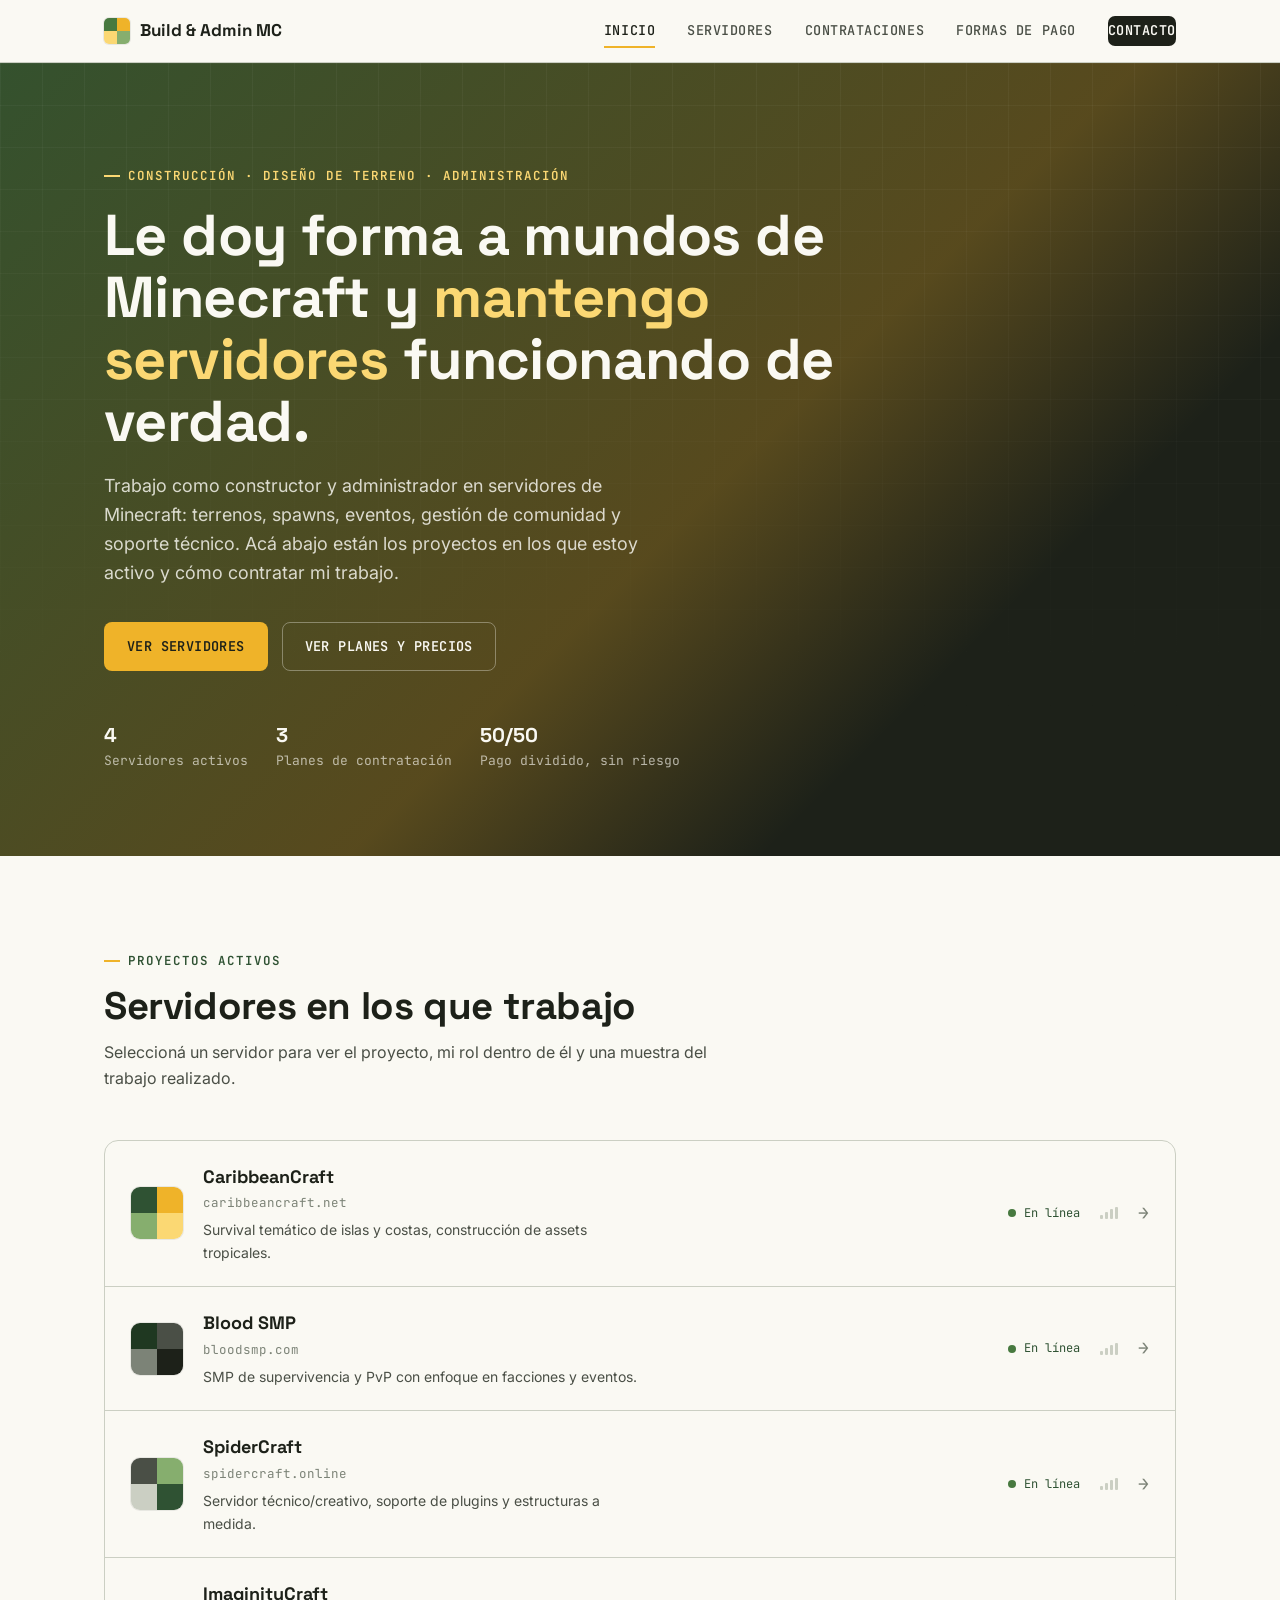
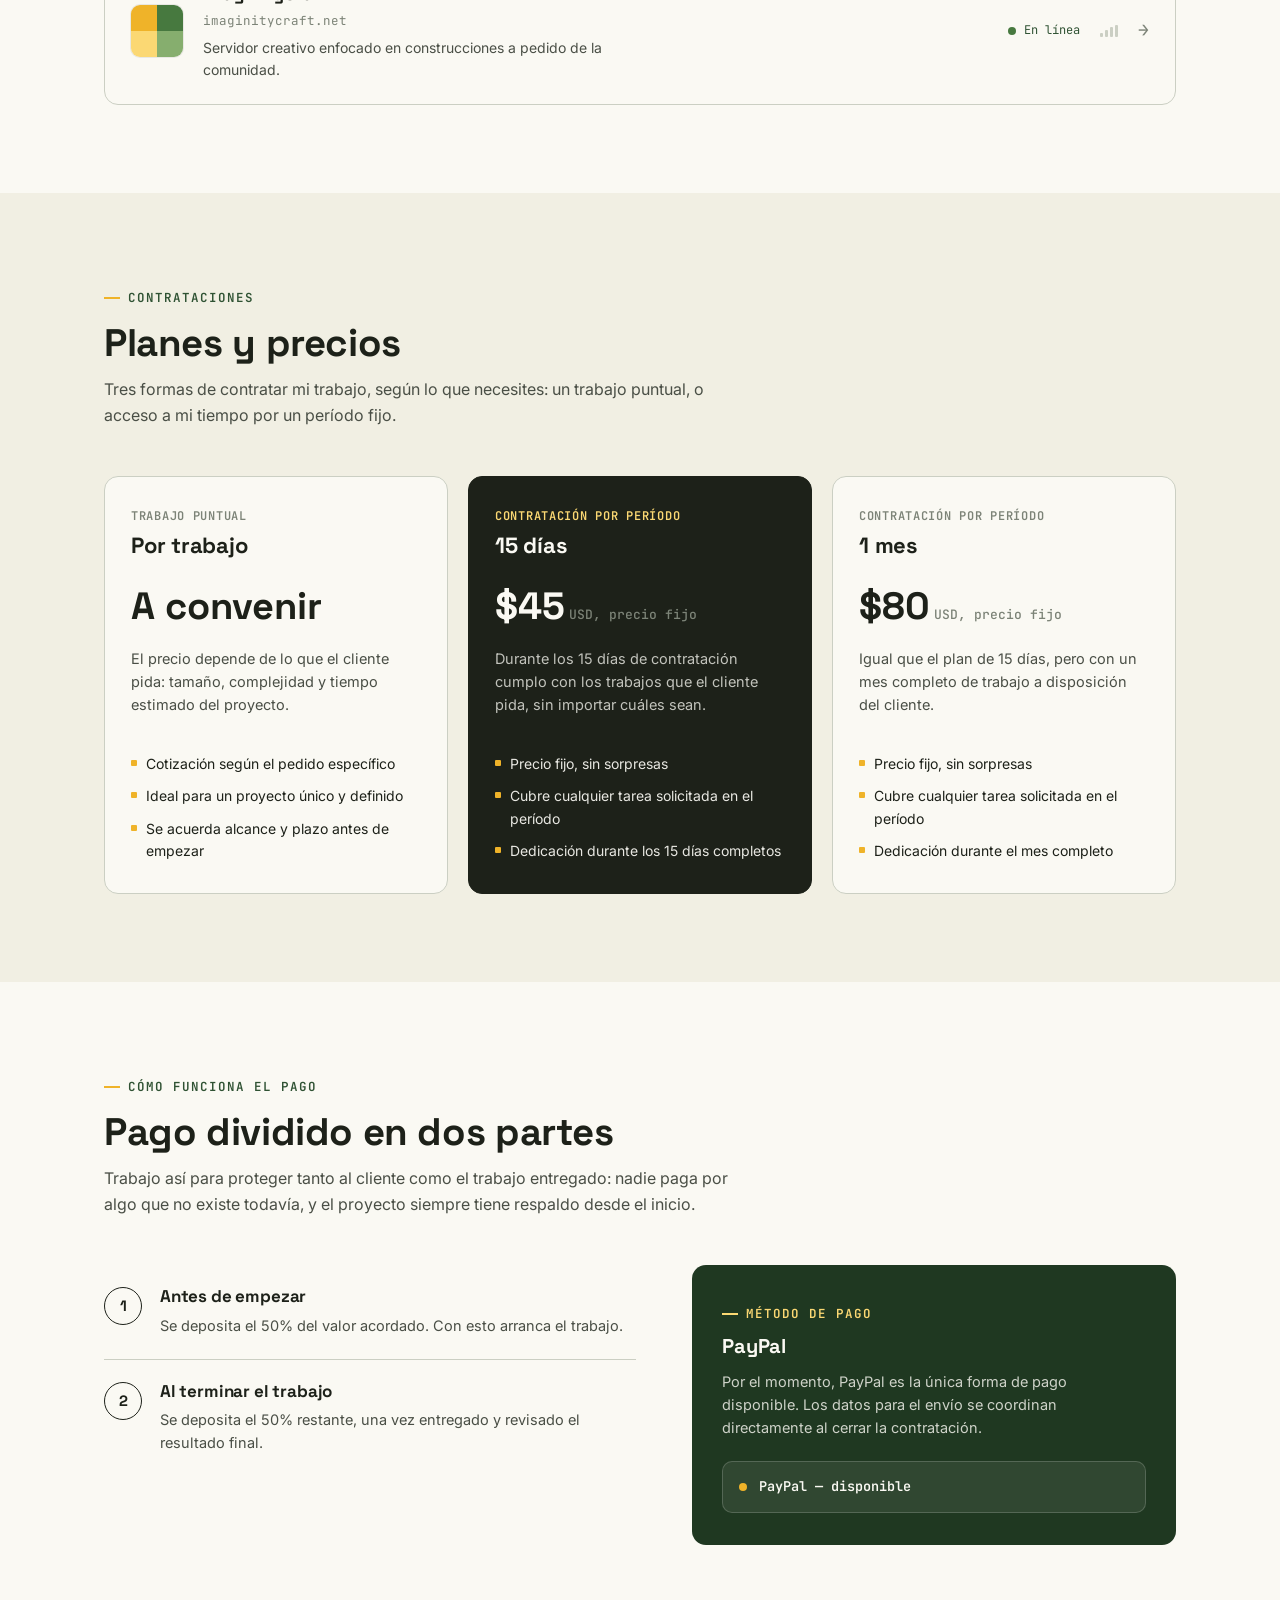
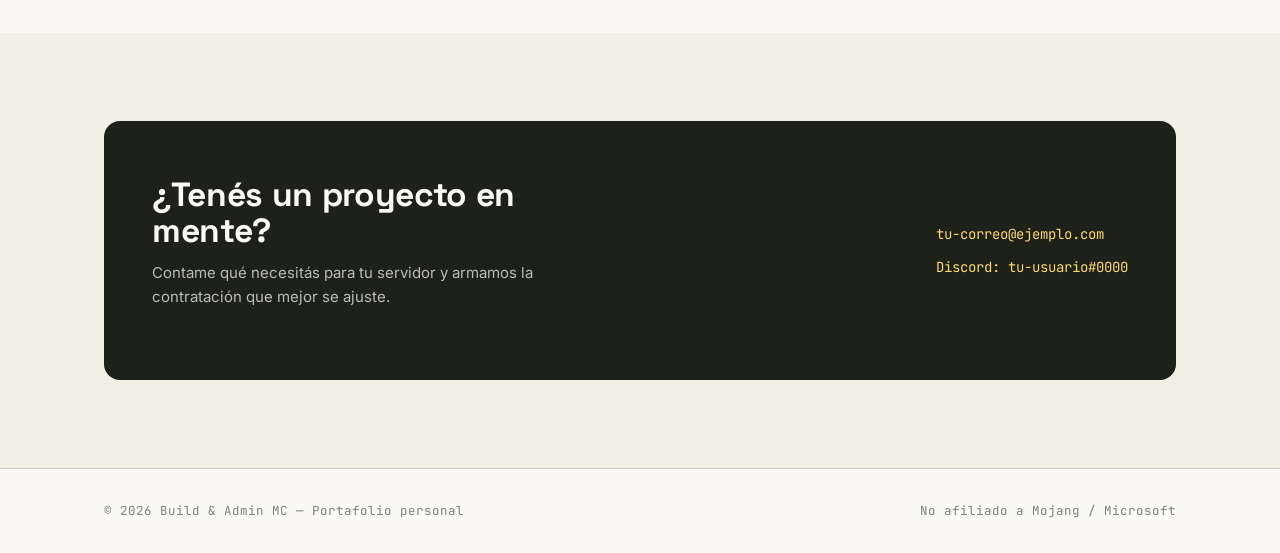
==== index.html @ eb2af95d "Add files via upload" ====
<!DOCTYPE html>
<html lang="es">
<head>
<meta charset="UTF-8">
<meta name="viewport" content="width=device-width, initial-scale=1.0">
<title>Constructor & Admin de servidores Minecraft — Portafolio</title>
<meta name="description" content="Construcción, diseño y administración de servidores de Minecraft. Portafolio de proyectos y planes de contratación.">
<link rel="icon" href="data:image/svg+xml,<svg xmlns=%22http://www.w3.org/2000/svg%22 viewBox=%220 0 20 20%22><rect width=%2210%22 height=%2210%22 fill=%22%2347793F%22/><rect x=%2210%22 width=%2210%22 height=%2210%22 fill=%22%23EFB329%22/><rect y=%2210%22 width=%2210%22 height=%2210%22 fill=%22%23FBD873%22/><rect x=%2210%22 y=%2210%22 width=%2210%22 height=%2210%22 fill=%22%2386AE6E%22/></svg>">
<link rel="stylesheet" href="styles.css">
</head>
<body>

<header class="site-header">
  <nav class="nav">
    <a href="index.html" class="brand">
      <span class="brand-mark"><span></span><span></span><span></span><span></span></span>
      Build & Admin MC
    </a>
    <button class="nav-toggle" aria-label="Abrir menú" aria-expanded="false">
      <span></span><span></span><span></span>
    </button>
    <div class="nav-links">
      <a href="#inicio" class="active">Inicio</a>
      <a href="#servidores">Servidores</a>
      <a href="#contrataciones">Contrataciones</a>
      <a href="#pago">Formas de pago</a>
      <a href="#contacto" class="nav-cta">Contacto</a>
    </div>
  </nav>
</header>

<section class="hero" id="inicio">
  <div class="hero-grid"></div>
  <div class="hero-inner">
    <span class="eyebrow">Construcción · Diseño de terreno · Administración</span>
    <h1>Le doy forma a mundos de Minecraft y <em>mantengo servidores</em> funcionando de verdad.</h1>
    <p class="lead">Trabajo como constructor y administrador en servidores de Minecraft: terrenos, spawns, eventos, gestión de comunidad y soporte técnico. Acá abajo están los proyectos en los que estoy activo y cómo contratar mi trabajo.</p>
    <div class="hero-actions">
      <a href="#servidores" class="btn btn-primary">Ver servidores</a>
      <a href="#contrataciones" class="btn btn-outline">Ver planes y precios</a>
    </div>
    <div class="hero-status">
      <div><b>4</b>Servidores activos</div>
      <div><b>3</b>Planes de contratación</div>
      <div><b>50/50</b>Pago dividido, sin riesgo</div>
    </div>
  </div>
</section>

<section id="servidores">
  <div class="wrap">
    <div class="section-head reveal">
      <span class="eyebrow">Proyectos activos</span>
      <h2>Servidores en los que trabajo</h2>
      <p>Seleccioná un servidor para ver el proyecto, mi rol dentro de él y una muestra del trabajo realizado.</p>
    </div>

    <div class="server-list reveal">

      <a class="server-row" href="caribbeancraft.html">
        <div class="server-icon icon-caribbean"><span></span><span></span><span></span><span></span></div>
        <div class="server-meta">
          <div class="server-name">CaribbeanCraft</div>
          <div class="server-domain">caribbeancraft.net</div>
          <div class="server-tagline">Survival temático de islas y costas, construcción de assets tropicales.</div>
        </div>
        <div class="server-status"><span class="status-dot"></span>En línea</div>
        <div class="ping-bars"><i></i><i></i><i></i><i></i></div>
        <div class="server-arrow">→</div>
      </a>

      <a class="server-row" href="bloodsmp.html">
        <div class="server-icon icon-blood"><span></span><span></span><span></span><span></span></div>
        <div class="server-meta">
          <div class="server-name">Blood SMP</div>
          <div class="server-domain">bloodsmp.com</div>
          <div class="server-tagline">SMP de supervivencia y PvP con enfoque en facciones y eventos.</div>
        </div>
        <div class="server-status"><span class="status-dot"></span>En línea</div>
        <div class="ping-bars"><i></i><i></i><i></i><i></i></div>
        <div class="server-arrow">→</div>
      </a>

      <a class="server-row" href="spidercraft.html">
        <div class="server-icon icon-spider"><span></span><span></span><span></span><span></span></div>
        <div class="server-meta">
          <div class="server-name">SpiderCraft</div>
          <div class="server-domain">spidercraft.online</div>
          <div class="server-tagline">Servidor técnico/creativo, soporte de plugins y estructuras a medida.</div>
        </div>
        <div class="server-status"><span class="status-dot"></span>En línea</div>
        <div class="ping-bars"><i></i><i></i><i></i><i></i></div>
        <div class="server-arrow">→</div>
      </a>

      <a class="server-row" href="imaginitycraft.html">
        <div class="server-icon icon-imaginity"><span></span><span></span><span></span><span></span></div>
        <div class="server-meta">
          <div class="server-name">ImaginityCraft</div>
          <div class="server-domain">imaginitycraft.net</div>
          <div class="server-tagline">Servidor creativo enfocado en construcciones a pedido de la comunidad.</div>
        </div>
        <div class="server-status"><span class="status-dot"></span>En línea</div>
        <div class="ping-bars"><i></i><i></i><i></i><i></i></div>
        <div class="server-arrow">→</div>
      </a>

    </div>
  </div>
</section>

<section id="contrataciones" class="alt-bg">
  <div class="wrap">
    <div class="section-head reveal">
      <span class="eyebrow">Contrataciones</span>
      <h2>Planes y precios</h2>
      <p>Tres formas de contratar mi trabajo, según lo que necesites: un trabajo puntual, o acceso a mi tiempo por un período fijo.</p>
    </div>

    <div class="plans reveal">

      <div class="plan-card">
        <span class="plan-eyebrow">Trabajo puntual</span>
        <h3 class="plan-name">Por trabajo</h3>
        <div class="plan-price">A convenir</div>
        <p class="plan-desc">El precio depende de lo que el cliente pida: tamaño, complejidad y tiempo estimado del proyecto.</p>
        <ul class="plan-features">
          <li>Cotización según el pedido específico</li>
          <li>Ideal para un proyecto único y definido</li>
          <li>Se acuerda alcance y plazo antes de empezar</li>
        </ul>
      </div>

      <div class="plan-card highlight">
        <span class="plan-eyebrow">Contratación por período</span>
        <h3 class="plan-name">15 días</h3>
        <div class="plan-price">$45<small>USD, precio fijo</small></div>
        <p class="plan-desc">Durante los 15 días de contratación cumplo con los trabajos que el cliente pida, sin importar cuáles sean.</p>
        <ul class="plan-features">
          <li>Precio fijo, sin sorpresas</li>
          <li>Cubre cualquier tarea solicitada en el período</li>
          <li>Dedicación durante los 15 días completos</li>
        </ul>
      </div>

      <div class="plan-card">
        <span class="plan-eyebrow">Contratación por período</span>
        <h3 class="plan-name">1 mes</h3>
        <div class="plan-price">$80<small>USD, precio fijo</small></div>
        <p class="plan-desc">Igual que el plan de 15 días, pero con un mes completo de trabajo a disposición del cliente.</p>
        <ul class="plan-features">
          <li>Precio fijo, sin sorpresas</li>
          <li>Cubre cualquier tarea solicitada en el período</li>
          <li>Dedicación durante el mes completo</li>
        </ul>
      </div>

    </div>
  </div>
</section>

<section id="pago">
  <div class="wrap">
    <div class="section-head reveal">
      <span class="eyebrow">Cómo funciona el pago</span>
      <h2>Pago dividido en dos partes</h2>
      <p>Trabajo así para proteger tanto al cliente como el trabajo entregado: nadie paga por algo que no existe todavía, y el proyecto siempre tiene respaldo desde el inicio.</p>
    </div>

    <div class="payment-block reveal">
      <div class="steps">
        <div class="step">
          <div class="step-num">1</div>
          <div class="step-body">
            <h3>Antes de empezar</h3>
            <p>Se deposita el 50% del valor acordado. Con esto arranca el trabajo.</p>
          </div>
        </div>
        <div class="step">
          <div class="step-num">2</div>
          <div class="step-body">
            <h3>Al terminar el trabajo</h3>
            <p>Se deposita el 50% restante, una vez entregado y revisado el resultado final.</p>
          </div>
        </div>
      </div>

      <div class="pay-panel">
        <span class="eyebrow">Método de pago</span>
        <h3>PayPal</h3>
        <p>Por el momento, PayPal es la única forma de pago disponible. Los datos para el envío se coordinan directamente al cerrar la contratación.</p>
        <div class="pay-method">
          <span class="pay-dot"></span> PayPal — disponible
        </div>
      </div>
    </div>
  </div>
</section>

<section id="contacto" class="alt-bg">
  <div class="wrap">
    <div class="contact-panel reveal">
      <div>
        <h2>¿Tenés un proyecto en mente?</h2>
        <p>Contame qué necesitás para tu servidor y armamos la contratación que mejor se ajuste.</p>
      </div>
      <div class="contact-links">
        <a href="mailto:tu-correo@ejemplo.com">tu-correo@ejemplo.com</a>
        <a href="#">Discord: tu-usuario#0000</a>
      </div>
    </div>
  </div>
</section>

<footer>
  <div class="wrap footer-inner">
    <span>© 2026 Build & Admin MC — Portafolio personal</span>
    <span>No afiliado a Mojang / Microsoft</span>
  </div>
</footer>

<script src="script.js"></script>
</body>
</html>
---- styles.css ----
/* =========================================================
   SISTEMA DE DISEÑO — Portafolio de construcción/admin MC
   ========================================================= */

@import url('https://fonts.googleapis.com/css2?family=Space+Grotesk:wght@500;600;700&family=Inter:wght@400;500;600;700&family=JetBrains+Mono:wght@500;600&display=swap');

:root{
  /* --- Color --- */
  --white:        #FAF9F3;
  --cream:        #F1EFE3;
  --gray-300:     #CBCFC3;
  --gray-500:     #7C8377;
  --gray-700:     #4A4F46;
  --ink:          #1D2119;

  --green-900:    #1F3821;
  --green-700:    #2F5233;
  --green-600:    #47793F;
  --green-400:    #86AE6E;

  --yellow-600:   #D99B14;
  --yellow-500:   #EFB329;
  --yellow-300:   #FBD873;

  /* acento por defecto (se sobreescribe por página) */
  --accent:   var(--green-600);
  --accent-2: var(--yellow-500);

  /* --- Tipografía --- */
  --f-display: 'Space Grotesk', sans-serif;
  --f-body:    'Inter', sans-serif;
  --f-mono:    'JetBrains Mono', monospace;

  /* --- Layout --- */
  --maxw: 1120px;
  --radius: 10px;
}

*,*::before,*::after{ box-sizing:border-box; }
html{ scroll-behavior:smooth; }
@media (prefers-reduced-motion: reduce){
  html{ scroll-behavior:auto; }
  *{ animation-duration:0.001ms !important; animation-iteration-count:1 !important; transition-duration:0.001ms !important; }
}

body{
  margin:0;
  background:var(--white);
  color:var(--ink);
  font-family:var(--f-body);
  font-size:16px;
  line-height:1.6;
  -webkit-font-smoothing:antialiased;
}

img{ max-width:100%; display:block; }
a{ color:inherit; text-decoration:none; }

h1,h2,h3{
  font-family:var(--f-display);
  font-weight:700;
  line-height:1.08;
  margin:0;
  letter-spacing:-0.01em;
}

.wrap{
  max-width:var(--maxw);
  margin:0 auto;
  padding:0 24px;
}

.eyebrow{
  display:inline-flex;
  align-items:center;
  gap:8px;
  font-family:var(--f-mono);
  font-size:12.5px;
  font-weight:600;
  letter-spacing:0.08em;
  text-transform:uppercase;
  color:var(--green-700);
}
.eyebrow::before{
  content:"";
  width:16px; height:2px;
  background:var(--accent-2);
  display:inline-block;
}

:focus-visible{
  outline:3px solid var(--yellow-500);
  outline-offset:2px;
  border-radius:4px;
}

/* ---------------------------------------------------------
   HEADER / NAV
--------------------------------------------------------- */
header.site-header{
  position:sticky; top:0; z-index:50;
  background:rgba(250,249,243,0.9);
  backdrop-filter:blur(8px);
  border-bottom:1px solid var(--gray-300);
  transition:box-shadow .25s ease;
}
header.site-header.scrolled{
  box-shadow:0 4px 18px rgba(29,33,25,0.08);
}
.nav{
  display:flex; align-items:center; justify-content:space-between;
  padding:16px 24px;
  max-width:var(--maxw); margin:0 auto;
}
.brand{
  display:flex; align-items:center; gap:10px;
  font-family:var(--f-display); font-weight:700; font-size:17px;
  color:var(--ink);
}
.brand .brand-mark{
  width:26px; height:26px;
  display:grid; grid-template-columns:1fr 1fr; grid-template-rows:1fr 1fr;
  border-radius:5px; overflow:hidden;
  box-shadow:0 0 0 1px rgba(29,33,25,0.08);
}
.brand-mark span:nth-child(1){ background:var(--green-600); }
.brand-mark span:nth-child(2){ background:var(--yellow-500); }
.brand-mark span:nth-child(3){ background:var(--yellow-300); }
.brand-mark span:nth-child(4){ background:var(--green-400); }

.nav-links{
  display:flex; align-items:center; gap:32px;
  font-family:var(--f-mono); font-size:13.5px; font-weight:500;
  text-transform:uppercase; letter-spacing:0.04em;
}
.nav-links a{
  color:var(--gray-700);
  position:relative;
  padding:4px 0;
  transition:color .2s ease;
}
.nav-links a:hover, .nav-links a.active{ color:var(--ink); }
.nav-links a.active::after{
  content:"";
  position:absolute; left:0; right:0; bottom:-2px;
  height:2px; background:var(--accent-2);
}
.nav-cta{
  background:var(--ink);
  color:var(--white) !important;
  padding:9px 16px;
  border-radius:7px;
  font-weight:600;
}
.nav-cta:hover{ background:var(--green-700); }

.nav-toggle{
  display:none;
  background:none; border:none; cursor:pointer;
  width:34px; height:34px;
  flex-direction:column; justify-content:center; align-items:center; gap:5px;
}
.nav-toggle span{ width:22px; height:2px; background:var(--ink); border-radius:2px; }

/* ---------------------------------------------------------
   HERO (index)
--------------------------------------------------------- */
.hero{
  position:relative;
  padding:96px 0 84px;
  overflow:hidden;
  background:var(--ink);
  color:var(--white);
}
.hero::before{
  content:"";
  position:absolute; inset:0;
  background:
    linear-gradient(135deg, rgba(71,121,63,0.55), rgba(239,179,41,0.28) 55%, transparent 75%);
  pointer-events:none;
}
.hero-grid{
  position:absolute; inset:0;
  background-image:
    linear-gradient(rgba(250,249,243,0.045) 1px, transparent 1px),
    linear-gradient(90deg, rgba(250,249,243,0.045) 1px, transparent 1px);
  background-size:42px 42px;
  mask-image:linear-gradient(180deg, black, transparent 85%);
}
.hero-inner{ position:relative; max-width:var(--maxw); margin:0 auto; padding:0 24px; }
.hero .eyebrow{ color:var(--yellow-300); }
.hero .eyebrow::before{ background:var(--yellow-300); }
.hero h1{
  font-size:clamp(2.3rem, 5vw, 3.6rem);
  max-width:820px;
  margin-top:18px;
}
.hero h1 em{ font-style:normal; color:var(--yellow-300); }
.hero p.lead{
  margin-top:20px;
  max-width:560px;
  font-size:18px;
  color:rgba(250,249,243,0.82);
}
.hero-actions{ display:flex; gap:14px; margin-top:34px; flex-wrap:wrap; }
.btn{
  display:inline-flex; align-items:center; gap:8px;
  padding:13px 22px;
  border-radius:8px;
  font-family:var(--f-mono); font-weight:600; font-size:13.5px;
  letter-spacing:0.03em; text-transform:uppercase;
  cursor:pointer; border:1px solid transparent;
  transition:transform .18s ease, background .18s ease, border-color .18s ease;
}
.btn:hover{ transform:translateY(-2px); }
.btn-primary{ background:var(--yellow-500); color:var(--ink); }
.btn-primary:hover{ background:var(--yellow-300); }
.btn-outline{ border-color:rgba(250,249,243,0.35); color:var(--white); }
.btn-outline:hover{ border-color:var(--white); }
.btn-dark{ background:var(--ink); color:var(--white); }
.btn-dark:hover{ background:var(--green-700); }

.hero-status{
  margin-top:48px;
  display:flex; gap:28px; flex-wrap:wrap;
  font-family:var(--f-mono); font-size:13px; color:rgba(250,249,243,0.65);
}
.hero-status b{ color:var(--white); font-size:20px; display:block; font-family:var(--f-display); }

/* ---------------------------------------------------------
   SECCIONES GENERALES
--------------------------------------------------------- */
section{ padding:88px 0; }
section.tight{ padding:64px 0; }
.section-head{ max-width:640px; margin-bottom:48px; }
.section-head h2{ font-size:clamp(1.7rem,3.4vw,2.4rem); margin-top:14px; }
.section-head p{ margin-top:14px; color:var(--gray-700); font-size:16px; }

.reveal{ opacity:0; transform:translateY(18px); transition:opacity .6s ease, transform .6s ease; }
.reveal.in{ opacity:1; transform:none; }

.alt-bg{ background:var(--cream); }

/* ---------------------------------------------------------
   LISTA DE SERVIDORES (elemento distintivo)
--------------------------------------------------------- */
.server-list{
  border:1px solid var(--gray-300);
  border-radius:14px;
  overflow:hidden;
  background:var(--white);
}
.server-row{
  display:flex; align-items:center; gap:20px;
  padding:22px 26px;
  border-bottom:1px solid var(--gray-300);
  transition:background .18s ease, padding-left .18s ease;
  cursor:pointer;
}
.server-row:last-child{ border-bottom:none; }
.server-row:hover{
  background:var(--cream);
  padding-left:32px;
}

.server-icon{
  flex:none;
  width:52px; height:52px;
  border-radius:9px;
  display:grid; grid-template-columns:1fr 1fr; grid-template-rows:1fr 1fr;
  overflow:hidden;
  box-shadow:0 0 0 1px rgba(29,33,25,0.08);
}
.server-icon span{ display:block; }

.icon-caribbean span:nth-child(1){ background:#2F5233; }
.icon-caribbean span:nth-child(2){ background:#EFB329; }
.icon-caribbean span:nth-child(3){ background:#86AE6E; }
.icon-caribbean span:nth-child(4){ background:#FBD873; }

.icon-blood span:nth-child(1){ background:#1F3821; }
.icon-blood span:nth-child(2){ background:#4A4F46; }
.icon-blood span:nth-child(3){ background:#7C8377; }
.icon-blood span:nth-child(4){ background:#1D2119; }

.icon-spider span:nth-child(1){ background:#4A4F46; }
.icon-spider span:nth-child(2){ background:#86AE6E; }
.icon-spider span:nth-child(3){ background:#CBCFC3; }
.icon-spider span:nth-child(4){ background:#2F5233; }

.icon-imaginity span:nth-child(1){ background:#EFB329; }
.icon-imaginity span:nth-child(2){ background:#47793F; }
.icon-imaginity span:nth-child(3){ background:#FBD873; }
.icon-imaginity span:nth-child(4){ background:#86AE6E; }

.server-meta{ flex:1; min-width:0; }
.server-name{
  font-family:var(--f-display); font-weight:700; font-size:18px;
}
.server-domain{
  font-family:var(--f-mono); font-size:12.5px; color:var(--gray-500);
  margin-top:2px;
}
.server-tagline{
  font-size:14px; color:var(--gray-700); margin-top:6px;
  max-width:440px;
}

.server-status{
  display:flex; align-items:center; gap:8px;
  font-family:var(--f-mono); font-size:12px; color:var(--green-700);
  flex:none;
}
.status-dot{
  width:8px; height:8px; border-radius:50%;
  background:var(--green-600);
  box-shadow:0 0 0 0 rgba(71,121,63,0.5);
  animation:pulse 2.2s infinite;
}
@keyframes pulse{
  0%{ box-shadow:0 0 0 0 rgba(71,121,63,0.45); }
  70%{ box-shadow:0 0 0 8px rgba(71,121,63,0); }
  100%{ box-shadow:0 0 0 0 rgba(71,121,63,0); }
}
.ping-bars{ display:flex; align-items:flex-end; gap:2px; height:12px; flex:none; }
.ping-bars i{ width:3px; background:var(--gray-300); display:block; border-radius:1px; }
.ping-bars i:nth-child(1){ height:35%; }
.ping-bars i:nth-child(2){ height:60%; }
.ping-bars i:nth-child(3){ height:85%; }
.ping-bars i:nth-child(4){ height:100%; }
.server-row:hover .ping-bars i{ background:var(--accent-2); }

.server-arrow{
  flex:none;
  font-family:var(--f-mono); font-size:18px; color:var(--gray-500);
  transition:transform .18s ease, color .18s ease;
}
.server-row:hover .server-arrow{ transform:translateX(4px); color:var(--ink); }

/* ---------------------------------------------------------
   PLANES / CONTRATACIONES
--------------------------------------------------------- */
.plans{
  display:grid;
  grid-template-columns:repeat(3, 1fr);
  gap:20px;
}
.plan-card{
  border:1px solid var(--gray-300);
  border-radius:14px;
  padding:30px 26px;
  background:var(--white);
  display:flex; flex-direction:column;
  transition:border-color .2s ease, transform .2s ease;
}
.plan-card:hover{ border-color:var(--accent); transform:translateY(-3px); }
.plan-card .plan-eyebrow{
  font-family:var(--f-mono); font-size:12px; text-transform:uppercase;
  letter-spacing:0.06em; color:var(--gray-500); font-weight:600;
}
.plan-card .plan-name{
  font-family:var(--f-display); font-weight:700; font-size:22px;
  margin-top:8px;
}
.plan-price{
  font-family:var(--f-display); font-size:38px; font-weight:700;
  margin-top:18px; color:var(--ink);
}
.plan-price small{
  font-family:var(--f-mono); font-size:13px; font-weight:500;
  color:var(--gray-500); margin-left:4px;
}
.plan-desc{ font-size:14.5px; color:var(--gray-700); margin-top:10px; }
.plan-features{
  list-style:none; padding:0; margin:22px 0 0;
  display:flex; flex-direction:column; gap:10px;
  font-size:14px; color:var(--ink);
}
.plan-features li{ display:flex; gap:9px; align-items:flex-start; }
.plan-features li::before{
  content:"";
  width:6px; height:6px; margin-top:7px; flex:none;
  background:var(--accent-2); border-radius:1px;
}
.plan-card.highlight{
  background:var(--ink); color:var(--white); border-color:var(--ink);
}
.plan-card.highlight .plan-eyebrow{ color:var(--yellow-300); }
.plan-card.highlight .plan-name,
.plan-card.highlight .plan-price{ color:var(--white); }
.plan-card.highlight .plan-desc{ color:rgba(250,249,243,0.75); }
.plan-card.highlight .plan-features{ color:rgba(250,249,243,0.92); }
.plan-card.highlight .plan-features li::before{ background:var(--yellow-500); }

/* ---------------------------------------------------------
   PROCESO DE PAGO (pasos)
--------------------------------------------------------- */
.payment-block{
  display:grid;
  grid-template-columns:1.1fr 1fr;
  gap:56px;
  align-items:start;
}
.steps{ position:relative; }
.step{
  display:flex; gap:18px;
  padding:22px 0;
  border-bottom:1px solid var(--gray-300);
}
.step:last-child{ border-bottom:none; }
.step-num{
  font-family:var(--f-display); font-weight:700; font-size:15px;
  width:38px; height:38px; flex:none;
  border-radius:50%;
  border:1.5px solid var(--ink);
  display:flex; align-items:center; justify-content:center;
}
.step-body h3{ font-size:17px; }
.step-body p{ margin:8px 0 0; font-size:14.5px; color:var(--gray-700); }

.pay-panel{
  background:var(--green-900);
  color:var(--white);
  border-radius:14px;
  padding:32px 30px;
}
.pay-panel .eyebrow{ color:var(--yellow-300); }
.pay-panel .eyebrow::before{ background:var(--yellow-300); }
.pay-panel h3{ font-size:20px; margin-top:12px; color:var(--white); }
.pay-panel p{ font-size:14.5px; color:rgba(250,249,243,0.8); margin-top:12px; }
.pay-method{
  margin-top:22px;
  display:flex; align-items:center; gap:12px;
  background:rgba(250,249,243,0.08);
  border:1px solid rgba(250,249,243,0.18);
  border-radius:10px;
  padding:14px 16px;
  font-family:var(--f-mono); font-size:13.5px; font-weight:600;
}
.pay-dot{ width:8px; height:8px; border-radius:50%; background:var(--yellow-400,#EFB329); }

/* ---------------------------------------------------------
   CONTACTO / FOOTER
--------------------------------------------------------- */
.contact-panel{
  background:var(--ink);
  color:var(--white);
  border-radius:16px;
  padding:56px 48px;
  display:flex; justify-content:space-between; align-items:center; gap:32px;
  flex-wrap:wrap;
}
.contact-panel h2{ color:var(--white); font-size:clamp(1.6rem,3vw,2.1rem); max-width:460px; }
.contact-panel p{ color:rgba(250,249,243,0.72); margin-top:12px; max-width:420px; font-size:15px; }
.contact-links{ display:flex; flex-direction:column; gap:10px; font-family:var(--f-mono); font-size:14px; }
.contact-links a{ color:var(--yellow-300); }
.contact-links a:hover{ text-decoration:underline; }

footer{
  padding:32px 0;
  border-top:1px solid var(--gray-300);
}
.footer-inner{
  display:flex; justify-content:space-between; align-items:center;
  flex-wrap:wrap; gap:12px;
  font-family:var(--f-mono); font-size:12.5px; color:var(--gray-500);
}

/* ---------------------------------------------------------
   PÁGINA DE SERVIDOR
--------------------------------------------------------- */
.server-hero{
  position:relative;
  background:var(--ink);
  color:var(--white);
  padding:80px 0 64px;
  overflow:hidden;
}
.server-hero::before{
  content:"";
  position:absolute; inset:0;
  background:linear-gradient(120deg, color-mix(in srgb, var(--accent) 65%, transparent), color-mix(in srgb, var(--accent-2) 35%, transparent) 60%, transparent 85%);
}
.server-hero-inner{ position:relative; max-width:var(--maxw); margin:0 auto; padding:0 24px; }
.back-link{
  display:inline-flex; align-items:center; gap:8px;
  font-family:var(--f-mono); font-size:13px; color:rgba(250,249,243,0.75);
  margin-bottom:28px;
}
.back-link:hover{ color:var(--white); }
.server-hero-top{ display:flex; align-items:center; gap:20px; }
.server-hero .server-icon{ width:64px; height:64px; border-radius:12px; }
.server-hero h1{ font-size:clamp(2rem,4.4vw,3.1rem); margin-top:0; }
.server-hero .server-domain{ color:rgba(250,249,243,0.68); font-size:14px; }
.server-hero p.lead{
  margin-top:22px; max-width:600px; font-size:17px;
  color:rgba(250,249,243,0.85);
}
.chip-row{ display:flex; gap:10px; margin-top:26px; flex-wrap:wrap; }
.chip{
  font-family:var(--f-mono); font-size:12px; font-weight:600;
  padding:7px 12px; border-radius:20px;
  background:rgba(250,249,243,0.1);
  border:1px solid rgba(250,249,243,0.22);
}

.work-grid{
  display:grid;
  grid-template-columns:repeat(2, 1fr);
  gap:16px;
}
.work-item{
  border:1px solid var(--gray-300);
  border-radius:12px;
  padding:22px 24px;
  background:var(--white);
}
.work-item .work-icon{
  width:34px; height:34px; border-radius:8px;
  background:var(--accent);
  display:flex; align-items:center; justify-content:center;
  margin-bottom:14px;
}
.work-item h3{ font-size:16px; }
.work-item p{ font-size:14px; color:var(--gray-700); margin-top:8px; }

.gallery{
  display:grid;
  grid-template-columns:repeat(3, 1fr);
  gap:14px;
}
.gallery-slot{
  aspect-ratio:4/3;
  border:1.5px dashed var(--gray-300);
  border-radius:12px;
  display:flex; align-items:center; justify-content:center;
  text-align:center;
  font-family:var(--f-mono); font-size:12.5px; color:var(--gray-500);
  padding:16px;
  background:var(--cream);
}

.cta-strip{
  border-radius:16px;
  padding:44px;
  background:var(--cream);
  display:flex; justify-content:space-between; align-items:center;
  gap:24px; flex-wrap:wrap;
}
.cta-strip h3{ font-size:22px; max-width:420px; }
.cta-strip p{ color:var(--gray-700); margin-top:8px; max-width:420px; font-size:14.5px; }

/* ---------------------------------------------------------
   RESPONSIVE
--------------------------------------------------------- */
@media (max-width: 880px){
  .plans{ grid-template-columns:1fr; }
  .payment-block{ grid-template-columns:1fr; }
  .work-grid{ grid-template-columns:1fr; }
  .gallery{ grid-template-columns:repeat(2,1fr); }
  .contact-panel{ padding:40px 28px; }
}

@media (max-width: 720px){
  .nav-links{
    position:fixed; inset:64px 0 0 0;
    background:var(--white);
    flex-direction:column; align-items:flex-start;
    padding:32px 24px; gap:22px;
    font-size:15px;
    transform:translateY(-8px);
    opacity:0; pointer-events:none;
    transition:opacity .2s ease, transform .2s ease;
  }
  .nav-links.open{ opacity:1; pointer-events:auto; transform:none; }
  .nav-toggle{ display:flex; }
  .nav-cta{ margin-top:8px; }
  .server-row{ flex-wrap:wrap; }
  .server-status{ order:3; width:100%; padding-left:72px; }
  .ping-bars{ display:none; }
  .gallery{ grid-template-columns:1fr; }
}
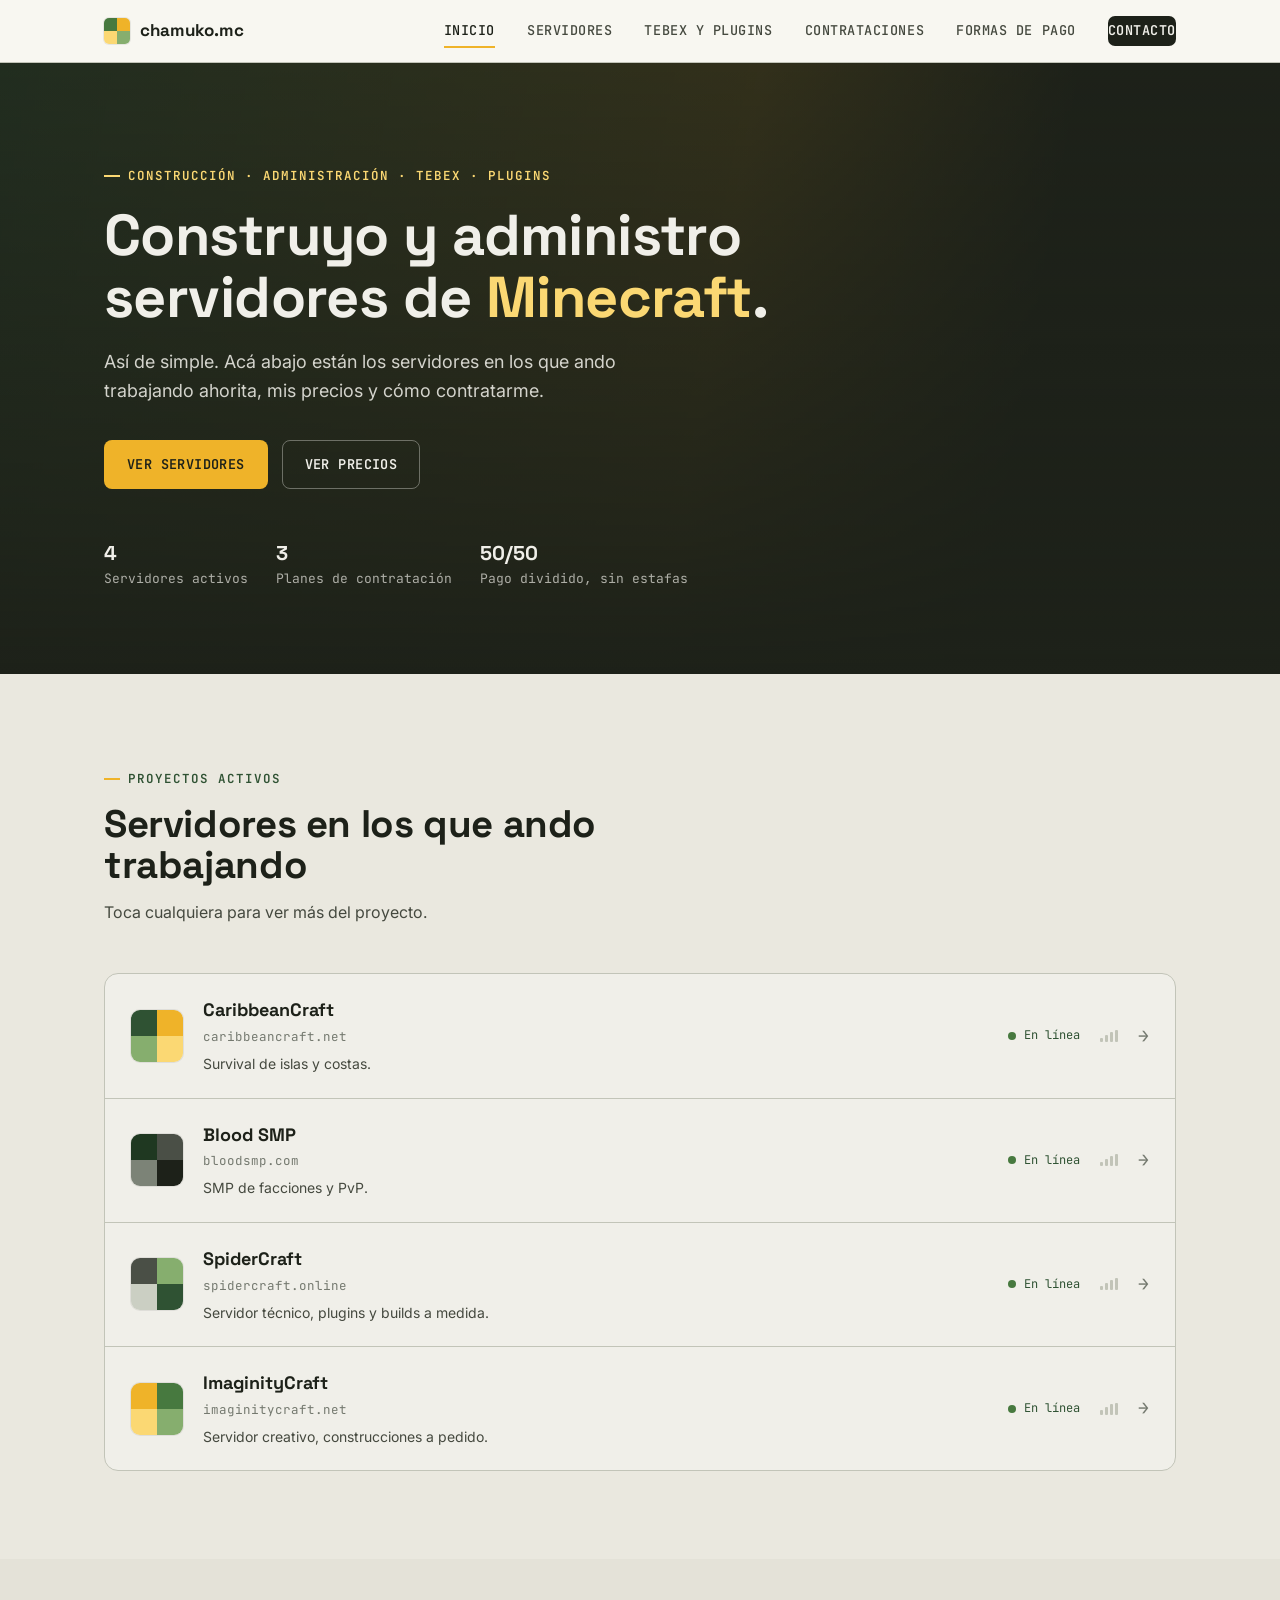
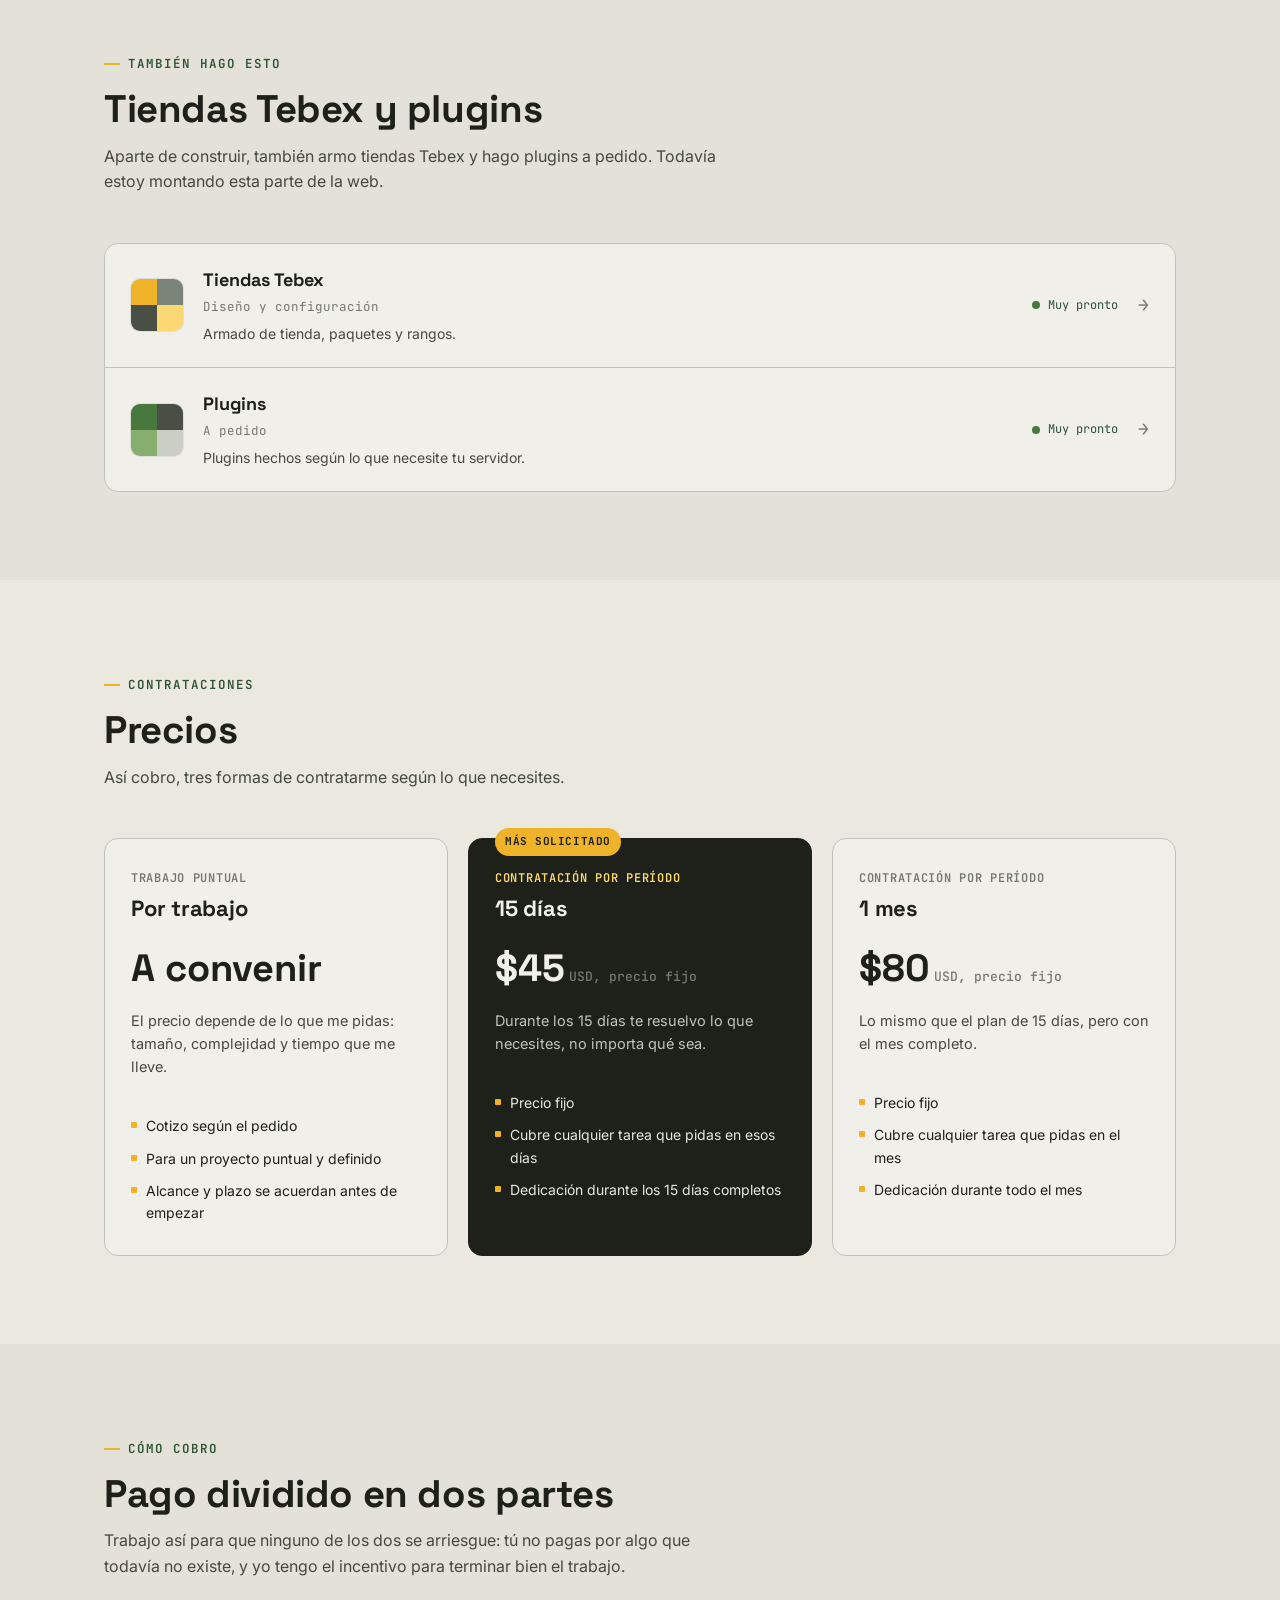
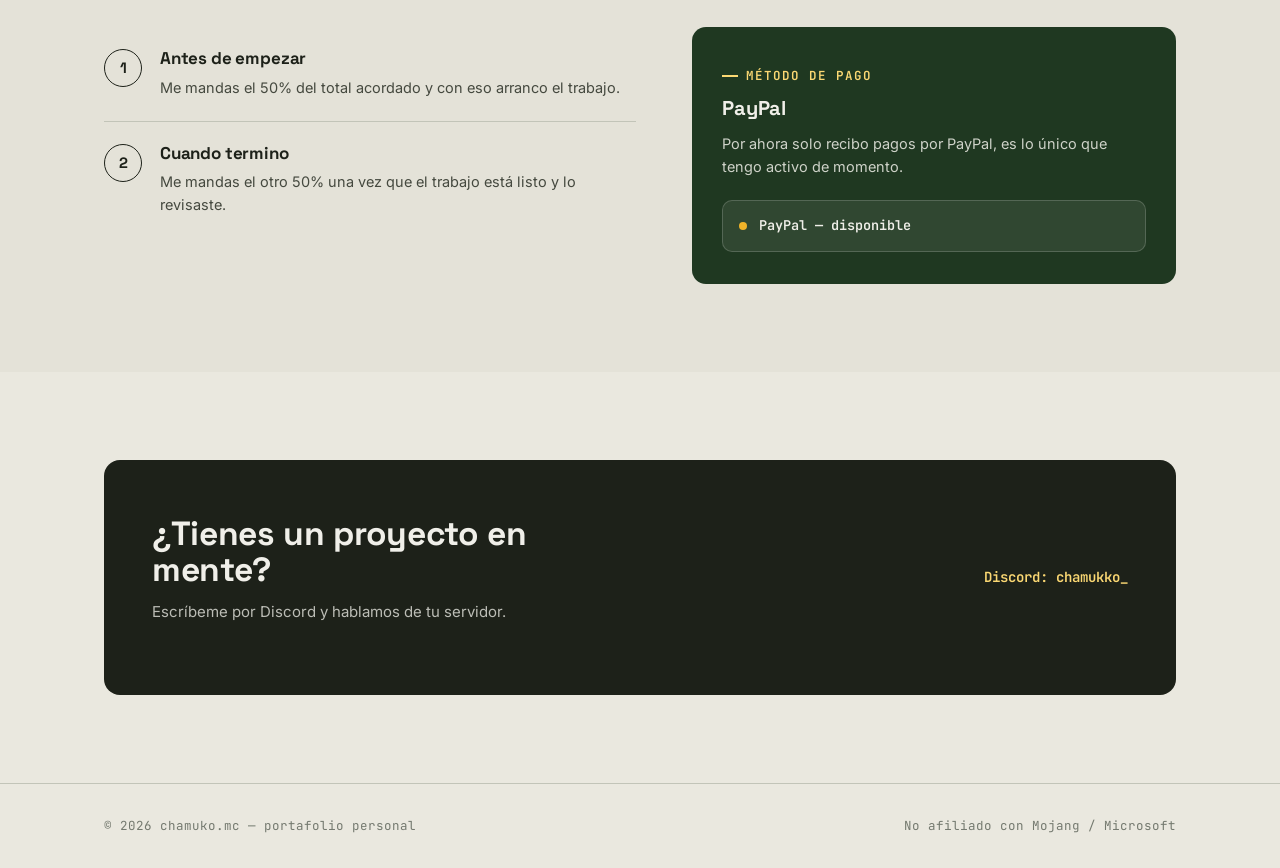
==== commit 8a64c7be: "Add files via upload" ====
--- a/index.html
+++ b/index.html
@@ -3,9 +3,9 @@
 <head>
 <meta charset="UTF-8">
 <meta name="viewport" content="width=device-width, initial-scale=1.0">
-<title>Constructor & Admin de servidores Minecraft — Portafolio</title>
-<meta name="description" content="Construcción, diseño y administración de servidores de Minecraft. Portafolio de proyectos y planes de contratación.">
-<link rel="icon" href="data:image/svg+xml,<svg xmlns=%22http://www.w3.org/2000/svg%22 viewBox=%220 0 20 20%22><rect width=%2210%22 height=%2210%22 fill=%22%2347793F%22/><rect x=%2210%22 width=%2210%22 height=%2210%22 fill=%22%23EFB329%22/><rect y=%2210%22 width=%2210%22 height=%2210%22 fill=%22%23FBD873%22/><rect x=%2210%22 y=%2210%22 width=%2210%22 height=%2210%22 fill=%22%2386AE6E%22/></svg>">
+<title>chamuko.mc — Portafolio</title>
+<meta name="description" content="Construcción y administración de servidores de Minecraft. Tiendas Tebex, plugins y planes de contratación.">
+<link rel="icon" href="data:image/svg+xml,<svg xmlns=%22http://www.w3.org/2000/svg%22 viewBox=%220 0 20 20%22><rect width=%2210%22 height=%2210%22 fill=%22%2247793F%22/><rect x=%2210%22 width=%2210%22 height=%2210%22 fill=%22%23EFB329%22/><rect y=%2210%22 width=%2210%22 height=%2210%22 fill=%22%23FBD873%22/><rect x=%2210%22 y=%2210%22 width=%2210%22 height=%2210%22 fill=%22%2286AE6E%22/></svg>">
 <link rel="stylesheet" href="styles.css">
 </head>
 <body>
@@ -14,7 +14,7 @@
   <nav class="nav">
     <a href="index.html" class="brand">
       <span class="brand-mark"><span></span><span></span><span></span><span></span></span>
-      Build & Admin MC
+      chamuko.mc
     </a>
     <button class="nav-toggle" aria-label="Abrir menú" aria-expanded="false">
       <span></span><span></span><span></span>
@@ -22,6 +22,7 @@
     <div class="nav-links">
       <a href="#inicio" class="active">Inicio</a>
       <a href="#servidores">Servidores</a>
+      <a href="#servicios">Tebex y plugins</a>
       <a href="#contrataciones">Contrataciones</a>
       <a href="#pago">Formas de pago</a>
       <a href="#contacto" class="nav-cta">Contacto</a>
@@ -29,20 +30,19 @@
   </nav>
 </header>
 
-<section class="hero" id="inicio">
-  <div class="hero-grid"></div>
+<section class="hero hero-cover" id="inicio">
   <div class="hero-inner">
-    <span class="eyebrow">Construcción · Diseño de terreno · Administración</span>
-    <h1>Le doy forma a mundos de Minecraft y <em>mantengo servidores</em> funcionando de verdad.</h1>
-    <p class="lead">Trabajo como constructor y administrador en servidores de Minecraft: terrenos, spawns, eventos, gestión de comunidad y soporte técnico. Acá abajo están los proyectos en los que estoy activo y cómo contratar mi trabajo.</p>
+    <span class="eyebrow">Construcción · Administración · Tebex · Plugins</span>
+    <h1>Construyo y administro servidores de <em>Minecraft</em>.</h1>
+    <p class="lead">Así de simple. Acá abajo están los servidores en los que ando trabajando ahorita, mis precios y cómo contratarme.</p>
     <div class="hero-actions">
       <a href="#servidores" class="btn btn-primary">Ver servidores</a>
-      <a href="#contrataciones" class="btn btn-outline">Ver planes y precios</a>
+      <a href="#contrataciones" class="btn btn-outline">Ver precios</a>
     </div>
     <div class="hero-status">
       <div><b>4</b>Servidores activos</div>
       <div><b>3</b>Planes de contratación</div>
-      <div><b>50/50</b>Pago dividido, sin riesgo</div>
+      <div><b>50/50</b>Pago dividido, sin estafas</div>
     </div>
   </div>
 </section>
@@ -51,8 +51,8 @@
   <div class="wrap">
     <div class="section-head reveal">
       <span class="eyebrow">Proyectos activos</span>
-      <h2>Servidores en los que trabajo</h2>
-      <p>Seleccioná un servidor para ver el proyecto, mi rol dentro de él y una muestra del trabajo realizado.</p>
+      <h2>Servidores en los que ando trabajando</h2>
+      <p>Toca cualquiera para ver más del proyecto.</p>
     </div>
 
     <div class="server-list reveal">
@@ -62,7 +62,7 @@
         <div class="server-meta">
           <div class="server-name">CaribbeanCraft</div>
           <div class="server-domain">caribbeancraft.net</div>
-          <div class="server-tagline">Survival temático de islas y costas, construcción de assets tropicales.</div>
+          <div class="server-tagline">Survival de islas y costas.</div>
         </div>
         <div class="server-status"><span class="status-dot"></span>En línea</div>
         <div class="ping-bars"><i></i><i></i><i></i><i></i></div>
@@ -74,7 +74,7 @@
         <div class="server-meta">
           <div class="server-name">Blood SMP</div>
           <div class="server-domain">bloodsmp.com</div>
-          <div class="server-tagline">SMP de supervivencia y PvP con enfoque en facciones y eventos.</div>
+          <div class="server-tagline">SMP de facciones y PvP.</div>
         </div>
         <div class="server-status"><span class="status-dot"></span>En línea</div>
         <div class="ping-bars"><i></i><i></i><i></i><i></i></div>
@@ -86,7 +86,7 @@
         <div class="server-meta">
           <div class="server-name">SpiderCraft</div>
           <div class="server-domain">spidercraft.online</div>
-          <div class="server-tagline">Servidor técnico/creativo, soporte de plugins y estructuras a medida.</div>
+          <div class="server-tagline">Servidor técnico, plugins y builds a medida.</div>
         </div>
         <div class="server-status"><span class="status-dot"></span>En línea</div>
         <div class="ping-bars"><i></i><i></i><i></i><i></i></div>
@@ -98,23 +98,59 @@
         <div class="server-meta">
           <div class="server-name">ImaginityCraft</div>
           <div class="server-domain">imaginitycraft.net</div>
-          <div class="server-tagline">Servidor creativo enfocado en construcciones a pedido de la comunidad.</div>
-        </div>
-        <div class="server-status"><span class="status-dot"></span>En línea</div>
-        <div class="ping-bars"><i></i><i></i><i></i><i></i></div>
-        <div class="server-arrow">→</div>
-      </a>
-
-    </div>
-  </div>
-</section>
-
-<section id="contrataciones" class="alt-bg">
+          <div class="server-tagline">Servidor creativo, construcciones a pedido.</div>
+        </div>
+        <div class="server-status"><span class="status-dot"></span>En línea</div>
+        <div class="ping-bars"><i></i><i></i><i></i><i></i></div>
+        <div class="server-arrow">→</div>
+      </a>
+
+    </div>
+  </div>
+</section>
+
+<section id="servicios" class="alt-bg">
+  <div class="wrap">
+    <div class="section-head reveal">
+      <span class="eyebrow">También hago esto</span>
+      <h2>Tiendas Tebex y plugins</h2>
+      <p>Aparte de construir, también armo tiendas Tebex y hago plugins a pedido. Todavía estoy montando esta parte de la web.</p>
+    </div>
+
+    <div class="server-list reveal">
+
+      <a class="server-row" href="tebex.html">
+        <div class="server-icon icon-tebex"><span></span><span></span><span></span><span></span></div>
+        <div class="server-meta">
+          <div class="server-name">Tiendas Tebex</div>
+          <div class="server-domain">Diseño y configuración</div>
+          <div class="server-tagline">Armado de tienda, paquetes y rangos.</div>
+        </div>
+        <div class="server-status"><span class="status-dot"></span>Muy pronto</div>
+        <div class="server-arrow">→</div>
+      </a>
+
+      <a class="server-row" href="plugins.html">
+        <div class="server-icon icon-plugins"><span></span><span></span><span></span><span></span></div>
+        <div class="server-meta">
+          <div class="server-name">Plugins</div>
+          <div class="server-domain">A pedido</div>
+          <div class="server-tagline">Plugins hechos según lo que necesite tu servidor.</div>
+        </div>
+        <div class="server-status"><span class="status-dot"></span>Muy pronto</div>
+        <div class="server-arrow">→</div>
+      </a>
+
+    </div>
+  </div>
+</section>
+
+<section id="contrataciones">
   <div class="wrap">
     <div class="section-head reveal">
       <span class="eyebrow">Contrataciones</span>
-      <h2>Planes y precios</h2>
-      <p>Tres formas de contratar mi trabajo, según lo que necesites: un trabajo puntual, o acceso a mi tiempo por un período fijo.</p>
+      <h2>Precios</h2>
+      <p>Así cobro, tres formas de contratarme según lo que necesites.</p>
     </div>
 
     <div class="plans reveal">
@@ -123,22 +159,23 @@
         <span class="plan-eyebrow">Trabajo puntual</span>
         <h3 class="plan-name">Por trabajo</h3>
         <div class="plan-price">A convenir</div>
-        <p class="plan-desc">El precio depende de lo que el cliente pida: tamaño, complejidad y tiempo estimado del proyecto.</p>
+        <p class="plan-desc">El precio depende de lo que me pidas: tamaño, complejidad y tiempo que me lleve.</p>
         <ul class="plan-features">
-          <li>Cotización según el pedido específico</li>
-          <li>Ideal para un proyecto único y definido</li>
-          <li>Se acuerda alcance y plazo antes de empezar</li>
+          <li>Cotizo según el pedido</li>
+          <li>Para un proyecto puntual y definido</li>
+          <li>Alcance y plazo se acuerdan antes de empezar</li>
         </ul>
       </div>
 
       <div class="plan-card highlight">
+        <span class="plan-badge">Más solicitado</span>
         <span class="plan-eyebrow">Contratación por período</span>
         <h3 class="plan-name">15 días</h3>
         <div class="plan-price">$45<small>USD, precio fijo</small></div>
-        <p class="plan-desc">Durante los 15 días de contratación cumplo con los trabajos que el cliente pida, sin importar cuáles sean.</p>
+        <p class="plan-desc">Durante los 15 días te resuelvo lo que necesites, no importa qué sea.</p>
         <ul class="plan-features">
-          <li>Precio fijo, sin sorpresas</li>
-          <li>Cubre cualquier tarea solicitada en el período</li>
+          <li>Precio fijo</li>
+          <li>Cubre cualquier tarea que pidas en esos días</li>
           <li>Dedicación durante los 15 días completos</li>
         </ul>
       </div>
@@ -147,11 +184,11 @@
         <span class="plan-eyebrow">Contratación por período</span>
         <h3 class="plan-name">1 mes</h3>
         <div class="plan-price">$80<small>USD, precio fijo</small></div>
-        <p class="plan-desc">Igual que el plan de 15 días, pero con un mes completo de trabajo a disposición del cliente.</p>
+        <p class="plan-desc">Lo mismo que el plan de 15 días, pero con el mes completo.</p>
         <ul class="plan-features">
-          <li>Precio fijo, sin sorpresas</li>
-          <li>Cubre cualquier tarea solicitada en el período</li>
-          <li>Dedicación durante el mes completo</li>
+          <li>Precio fijo</li>
+          <li>Cubre cualquier tarea que pidas en el mes</li>
+          <li>Dedicación durante todo el mes</li>
         </ul>
       </div>
 
@@ -159,12 +196,12 @@
   </div>
 </section>
 
-<section id="pago">
-  <div class="wrap">
-    <div class="section-head reveal">
-      <span class="eyebrow">Cómo funciona el pago</span>
+<section id="pago" class="alt-bg">
+  <div class="wrap">
+    <div class="section-head reveal">
+      <span class="eyebrow">Cómo cobro</span>
       <h2>Pago dividido en dos partes</h2>
-      <p>Trabajo así para proteger tanto al cliente como el trabajo entregado: nadie paga por algo que no existe todavía, y el proyecto siempre tiene respaldo desde el inicio.</p>
+      <p>Trabajo así para que ninguno de los dos se arriesgue: tú no pagas por algo que todavía no existe, y yo tengo el incentivo para terminar bien el trabajo.</p>
     </div>
 
     <div class="payment-block reveal">
@@ -173,14 +210,14 @@
           <div class="step-num">1</div>
           <div class="step-body">
             <h3>Antes de empezar</h3>
-            <p>Se deposita el 50% del valor acordado. Con esto arranca el trabajo.</p>
+            <p>Me mandas el 50% del total acordado y con eso arranco el trabajo.</p>
           </div>
         </div>
         <div class="step">
           <div class="step-num">2</div>
           <div class="step-body">
-            <h3>Al terminar el trabajo</h3>
-            <p>Se deposita el 50% restante, una vez entregado y revisado el resultado final.</p>
+            <h3>Cuando termino</h3>
+            <p>Me mandas el otro 50% una vez que el trabajo está listo y lo revisaste.</p>
           </div>
         </div>
       </div>
@@ -188,7 +225,7 @@
       <div class="pay-panel">
         <span class="eyebrow">Método de pago</span>
         <h3>PayPal</h3>
-        <p>Por el momento, PayPal es la única forma de pago disponible. Los datos para el envío se coordinan directamente al cerrar la contratación.</p>
+        <p>Por ahora solo recibo pagos por PayPal, es lo único que tengo activo de momento.</p>
         <div class="pay-method">
           <span class="pay-dot"></span> PayPal — disponible
         </div>
@@ -197,16 +234,15 @@
   </div>
 </section>
 
-<section id="contacto" class="alt-bg">
+<section id="contacto">
   <div class="wrap">
     <div class="contact-panel reveal">
       <div>
-        <h2>¿Tenés un proyecto en mente?</h2>
-        <p>Contame qué necesitás para tu servidor y armamos la contratación que mejor se ajuste.</p>
+        <h2>¿Tienes un proyecto en mente?</h2>
+        <p>Escríbeme por Discord y hablamos de tu servidor.</p>
       </div>
       <div class="contact-links">
-        <a href="mailto:tu-correo@ejemplo.com">tu-correo@ejemplo.com</a>
-        <a href="#">Discord: tu-usuario#0000</a>
+        <span>Discord: chamukko_</span>
       </div>
     </div>
   </div>
@@ -214,8 +250,8 @@
 
 <footer>
   <div class="wrap footer-inner">
-    <span>© 2026 Build & Admin MC — Portafolio personal</span>
-    <span>No afiliado a Mojang / Microsoft</span>
+    <span>© 2026 chamuko.mc — portafolio personal</span>
+    <span>No afiliado con Mojang / Microsoft</span>
   </div>
 </footer>
 
--- a/styles.css
+++ b/styles.css
@@ -6,11 +6,11 @@
 
 :root{
   /* --- Color --- */
-  --white:        #FAF9F3;
-  --cream:        #F1EFE3;
-  --gray-300:     #CBCFC3;
-  --gray-500:     #7C8377;
-  --gray-700:     #4A4F46;
+  --white:        #F0EFE9;
+  --cream:        #E4E2D8;
+  --gray-300:     #C2C4B8;
+  --gray-500:     #74796F;
+  --gray-700:     #45493F;
   --ink:          #1D2119;
 
   --green-900:    #1F3821;
@@ -45,7 +45,7 @@
 
 body{
   margin:0;
-  background:var(--white);
+  background:#EAE8DF;
   color:var(--ink);
   font-family:var(--f-body);
   font-size:16px;
@@ -292,6 +292,16 @@
 .icon-imaginity span:nth-child(2){ background:#47793F; }
 .icon-imaginity span:nth-child(3){ background:#FBD873; }
 .icon-imaginity span:nth-child(4){ background:#86AE6E; }
+
+.icon-tebex span:nth-child(1){ background:#EFB329; }
+.icon-tebex span:nth-child(2){ background:#7C8377; }
+.icon-tebex span:nth-child(3){ background:#4A4F46; }
+.icon-tebex span:nth-child(4){ background:#FBD873; }
+
+.icon-plugins span:nth-child(1){ background:#47793F; }
+.icon-plugins span:nth-child(2){ background:#4A4F46; }
+.icon-plugins span:nth-child(3){ background:#86AE6E; }
+.icon-plugins span:nth-child(4){ background:#CBCFC3; }
 
 .server-meta{ flex:1; min-width:0; }
 .server-name{
@@ -453,7 +463,7 @@
 .contact-panel h2{ color:var(--white); font-size:clamp(1.6rem,3vw,2.1rem); max-width:460px; }
 .contact-panel p{ color:rgba(250,249,243,0.72); margin-top:12px; max-width:420px; font-size:15px; }
 .contact-links{ display:flex; flex-direction:column; gap:10px; font-family:var(--f-mono); font-size:14px; }
-.contact-links a{ color:var(--yellow-300); }
+.contact-links a, .contact-links span{ color:var(--yellow-300); font-weight:600; }
 .contact-links a:hover{ text-decoration:underline; }
 
 footer{
@@ -559,6 +569,81 @@
   .work-grid{ grid-template-columns:1fr; }
   .gallery{ grid-template-columns:repeat(2,1fr); }
   .contact-panel{ padding:40px 28px; }
+}
+
+/* ---------------------------------------------------------
+   PORTADA (imagen de fondo del hero principal)
+--------------------------------------------------------- */
+.hero.hero-cover{
+  background-image:
+    linear-gradient(180deg, rgba(29,33,25,0.55) 0%, rgba(29,33,25,0.88) 78%, var(--ink) 100%),
+    linear-gradient(100deg, rgba(47,82,51,0.55), rgba(239,179,41,0.22) 55%, transparent 78%),
+    url('assets/portada.png');
+  background-size:cover;
+  background-position:center 22%;
+}
+.hero.hero-cover::before{ display:none; }
+
+/* ---------------------------------------------------------
+   BADGE "MÁS SOLICITADO"
+--------------------------------------------------------- */
+.plan-badge{
+  position:absolute;
+  top:-11px; left:26px;
+  background:var(--yellow-500);
+  color:var(--ink);
+  font-family:var(--f-mono);
+  font-size:11px; font-weight:700;
+  text-transform:uppercase; letter-spacing:0.05em;
+  padding:5px 10px;
+  border-radius:20px;
+}
+.plan-card{ position:relative; }
+
+/* ---------------------------------------------------------
+   AVISO — información no disponible
+--------------------------------------------------------- */
+.notice-block{
+  padding:90px 24px 110px;
+  text-align:center;
+}
+.notice-block p.notice{
+  font-family:var(--f-display);
+  font-weight:700;
+  font-size:clamp(1.35rem, 3.6vw, 2rem);
+  color:#B3261E;
+  line-height:1.4;
+  max-width:720px;
+  margin:0 auto;
+}
+
+/* ---------------------------------------------------------
+   PRÓXIMAMENTE (páginas de tebex / plugins)
+--------------------------------------------------------- */
+.soon-list{
+  display:flex; flex-direction:column;
+  border:1px solid var(--gray-300);
+  border-radius:14px;
+  overflow:hidden;
+  background:var(--white);
+}
+.soon-item{
+  display:flex; align-items:center; justify-content:space-between;
+  gap:16px;
+  padding:22px 26px;
+  border-bottom:1px solid var(--gray-300);
+}
+.soon-item:last-child{ border-bottom:none; }
+.soon-item h3{ font-size:16.5px; font-family:var(--f-display); }
+.soon-item p{ font-size:13.5px; color:var(--gray-700); margin-top:5px; }
+.badge-soon{
+  flex:none;
+  font-family:var(--f-mono); font-size:11.5px; font-weight:700;
+  text-transform:uppercase; letter-spacing:0.05em;
+  padding:6px 12px; border-radius:20px;
+  background:var(--cream);
+  border:1px solid var(--gray-300);
+  color:var(--gray-700);
 }
 
 @media (max-width: 720px){
@@ -579,4 +664,5 @@
   .server-status{ order:3; width:100%; padding-left:72px; }
   .ping-bars{ display:none; }
   .gallery{ grid-template-columns:1fr; }
-}
+  .soon-item{ flex-wrap:wrap; }
+}
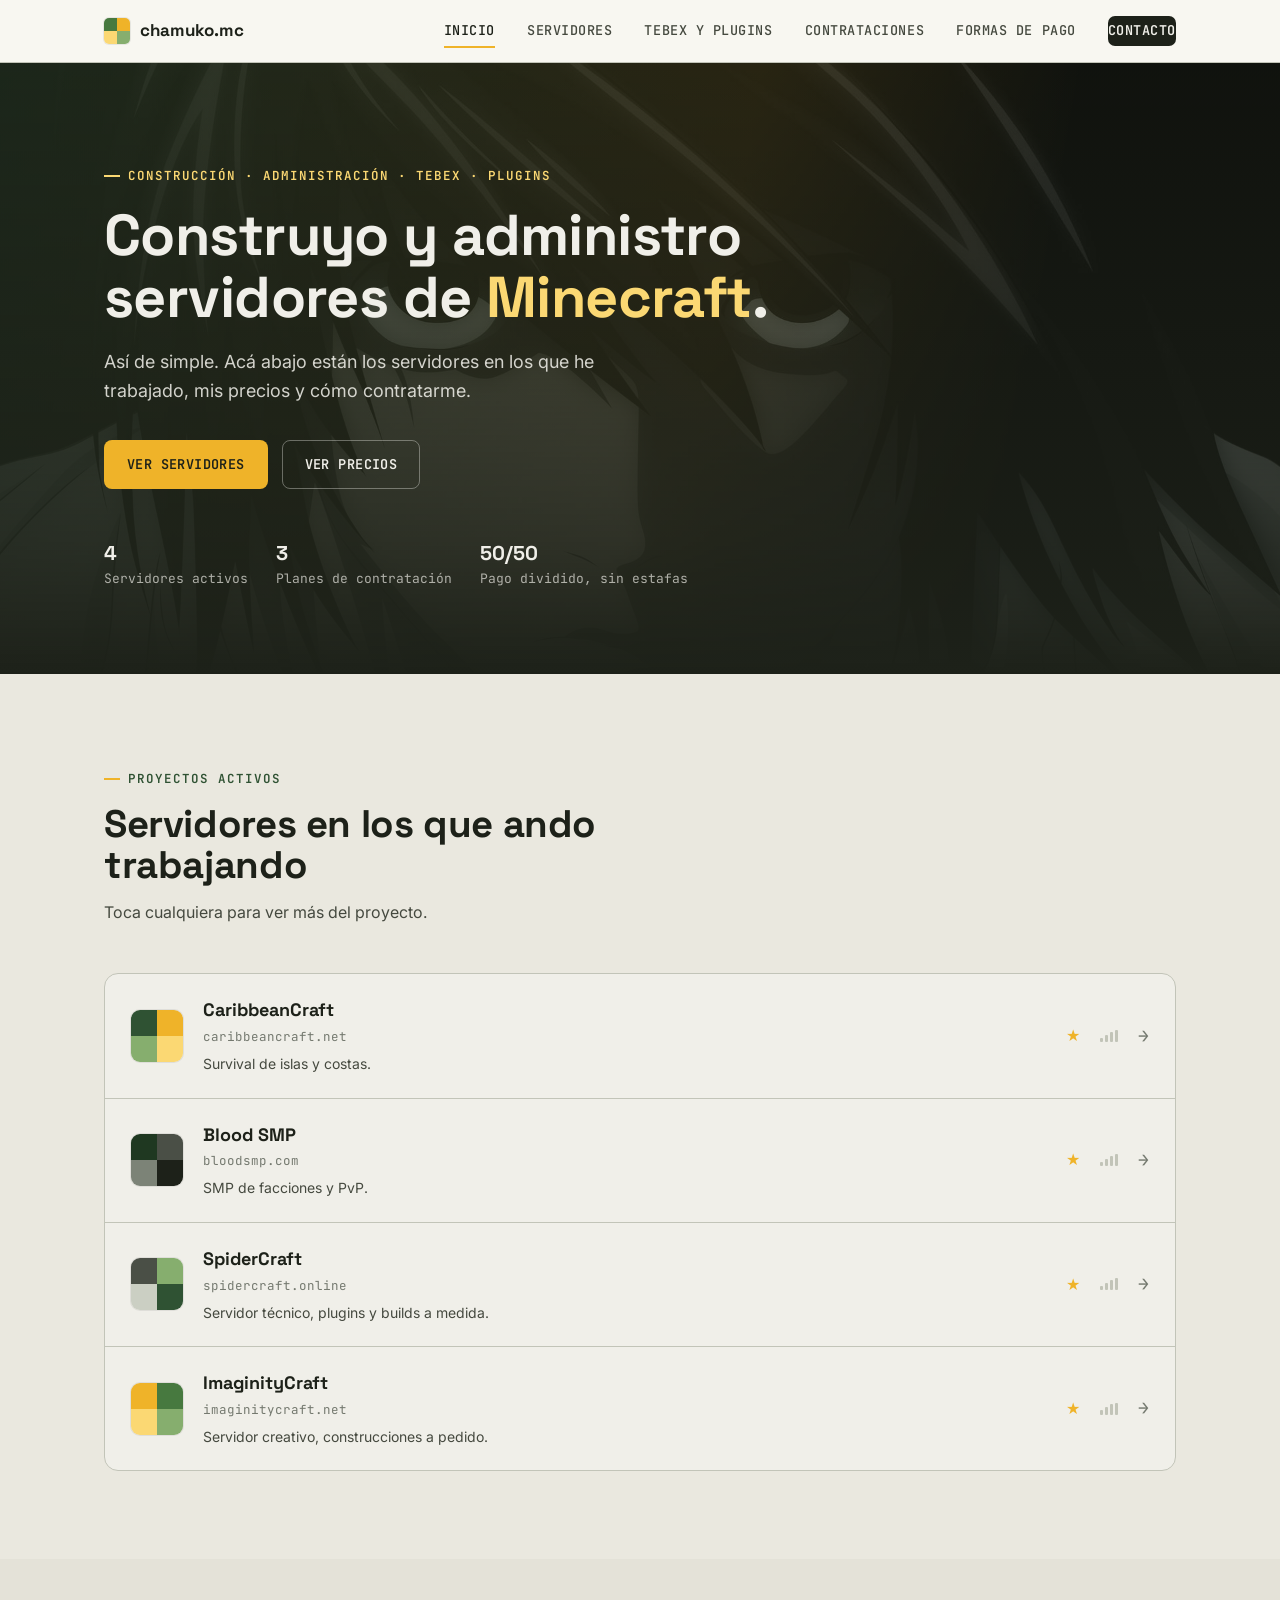
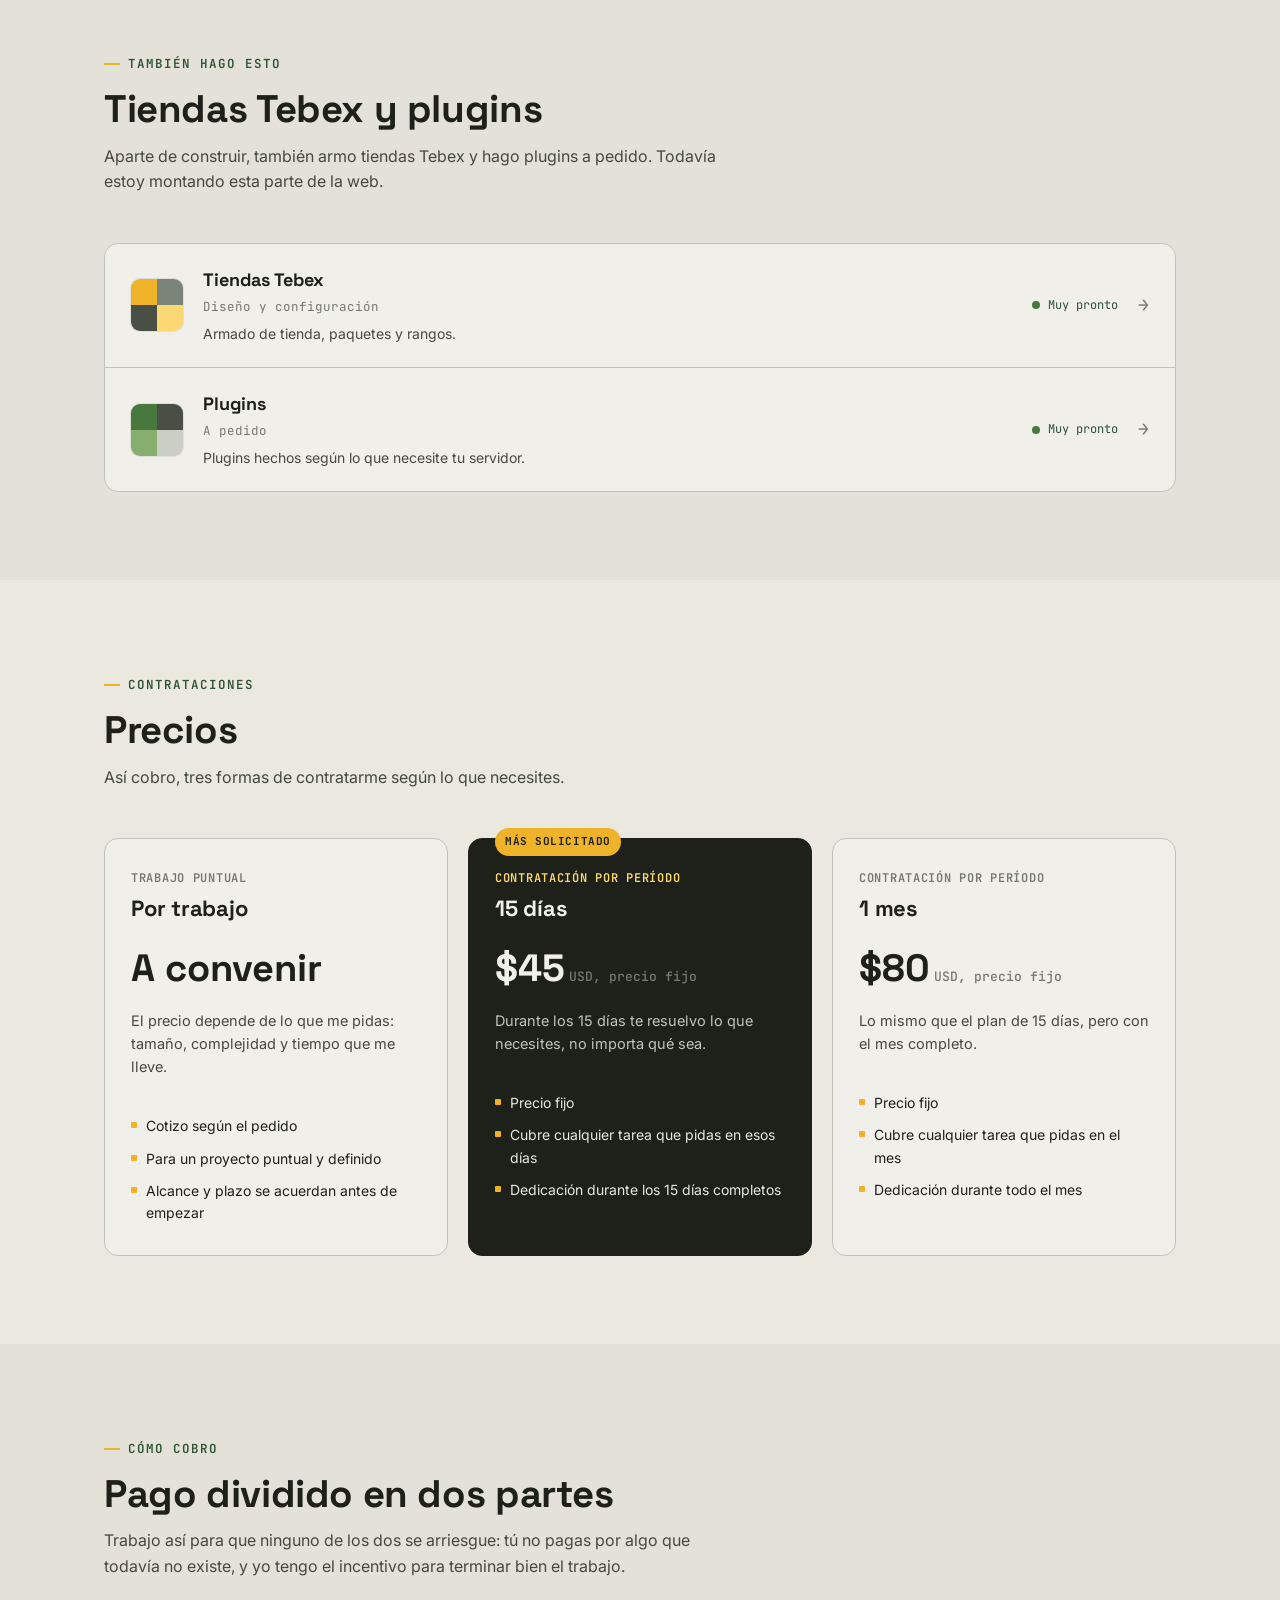
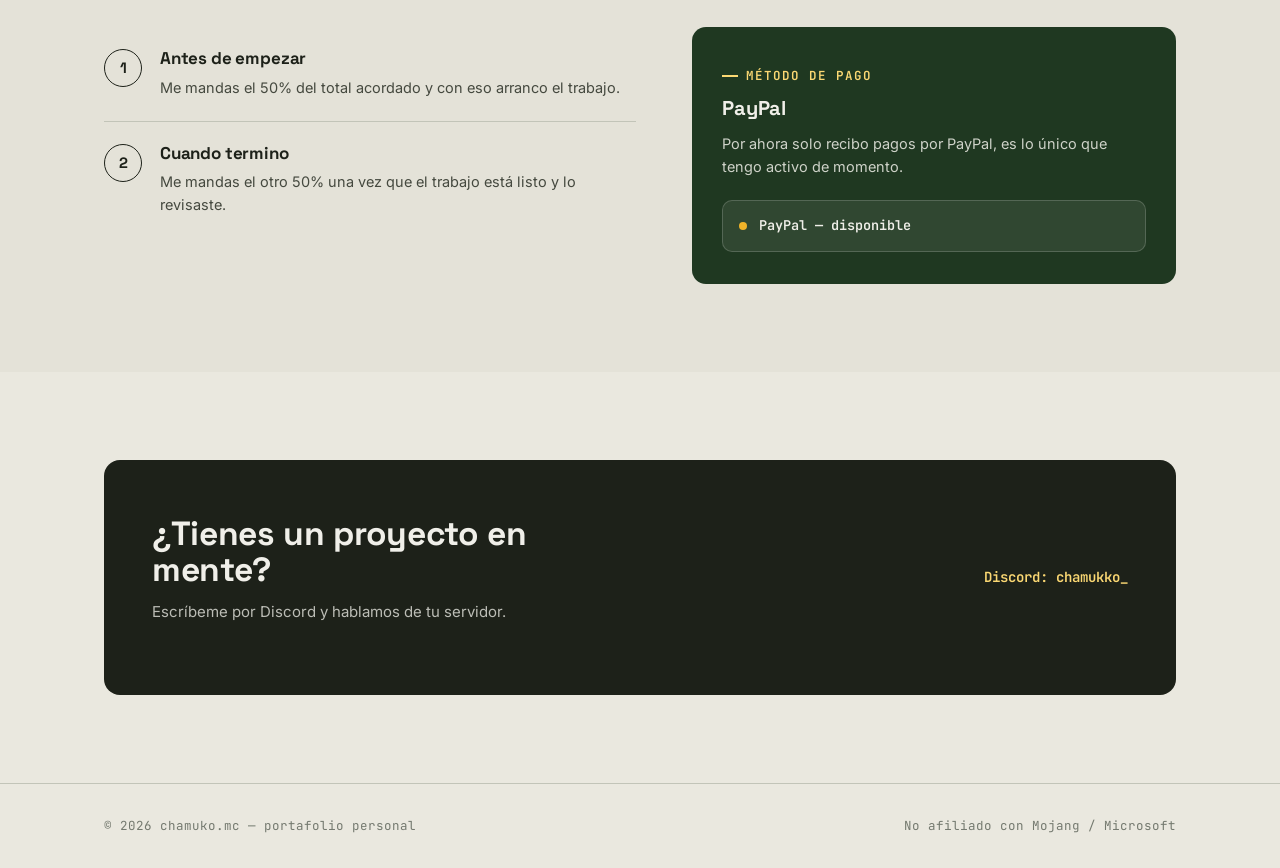
==== commit 742ac79f: "Add files via upload" ====
--- a/index.html
+++ b/index.html
@@ -34,7 +34,7 @@
   <div class="hero-inner">
     <span class="eyebrow">Construcción · Administración · Tebex · Plugins</span>
     <h1>Construyo y administro servidores de <em>Minecraft</em>.</h1>
-    <p class="lead">Así de simple. Acá abajo están los servidores en los que ando trabajando ahorita, mis precios y cómo contratarme.</p>
+    <p class="lead">Así de simple. Acá abajo están los servidores en los que he trabajado, mis precios y cómo contratarme.</p>
     <div class="hero-actions">
       <a href="#servidores" class="btn btn-primary">Ver servidores</a>
       <a href="#contrataciones" class="btn btn-outline">Ver precios</a>
@@ -64,7 +64,7 @@
           <div class="server-domain">caribbeancraft.net</div>
           <div class="server-tagline">Survival de islas y costas.</div>
         </div>
-        <div class="server-status"><span class="status-dot"></span>En línea</div>
+        <div class="server-status server-star">★</div>
         <div class="ping-bars"><i></i><i></i><i></i><i></i></div>
         <div class="server-arrow">→</div>
       </a>
@@ -76,7 +76,7 @@
           <div class="server-domain">bloodsmp.com</div>
           <div class="server-tagline">SMP de facciones y PvP.</div>
         </div>
-        <div class="server-status"><span class="status-dot"></span>En línea</div>
+        <div class="server-status server-star">★</div>
         <div class="ping-bars"><i></i><i></i><i></i><i></i></div>
         <div class="server-arrow">→</div>
       </a>
@@ -88,7 +88,7 @@
           <div class="server-domain">spidercraft.online</div>
           <div class="server-tagline">Servidor técnico, plugins y builds a medida.</div>
         </div>
-        <div class="server-status"><span class="status-dot"></span>En línea</div>
+        <div class="server-status server-star">★</div>
         <div class="ping-bars"><i></i><i></i><i></i><i></i></div>
         <div class="server-arrow">→</div>
       </a>
@@ -100,7 +100,7 @@
           <div class="server-domain">imaginitycraft.net</div>
           <div class="server-tagline">Servidor creativo, construcciones a pedido.</div>
         </div>
-        <div class="server-status"><span class="status-dot"></span>En línea</div>
+        <div class="server-status server-star">★</div>
         <div class="ping-bars"><i></i><i></i><i></i><i></i></div>
         <div class="server-arrow">→</div>
       </a>
--- a/styles.css
+++ b/styles.css
@@ -331,6 +331,11 @@
   0%{ box-shadow:0 0 0 0 rgba(71,121,63,0.45); }
   70%{ box-shadow:0 0 0 8px rgba(71,121,63,0); }
   100%{ box-shadow:0 0 0 0 rgba(71,121,63,0); }
+}
+.server-star{
+  font-size:16px;
+  color:var(--yellow-500);
+  letter-spacing:0;
 }
 .ping-bars{ display:flex; align-items:flex-end; gap:2px; height:12px; flex:none; }
 .ping-bars i{ width:3px; background:var(--gray-300); display:block; border-radius:1px; }
@@ -578,7 +583,7 @@
   background-image:
     linear-gradient(180deg, rgba(29,33,25,0.55) 0%, rgba(29,33,25,0.88) 78%, var(--ink) 100%),
     linear-gradient(100deg, rgba(47,82,51,0.55), rgba(239,179,41,0.22) 55%, transparent 78%),
-    url('assets/portada.png');
+    url('portada.png');
   background-size:cover;
   background-position:center 22%;
 }
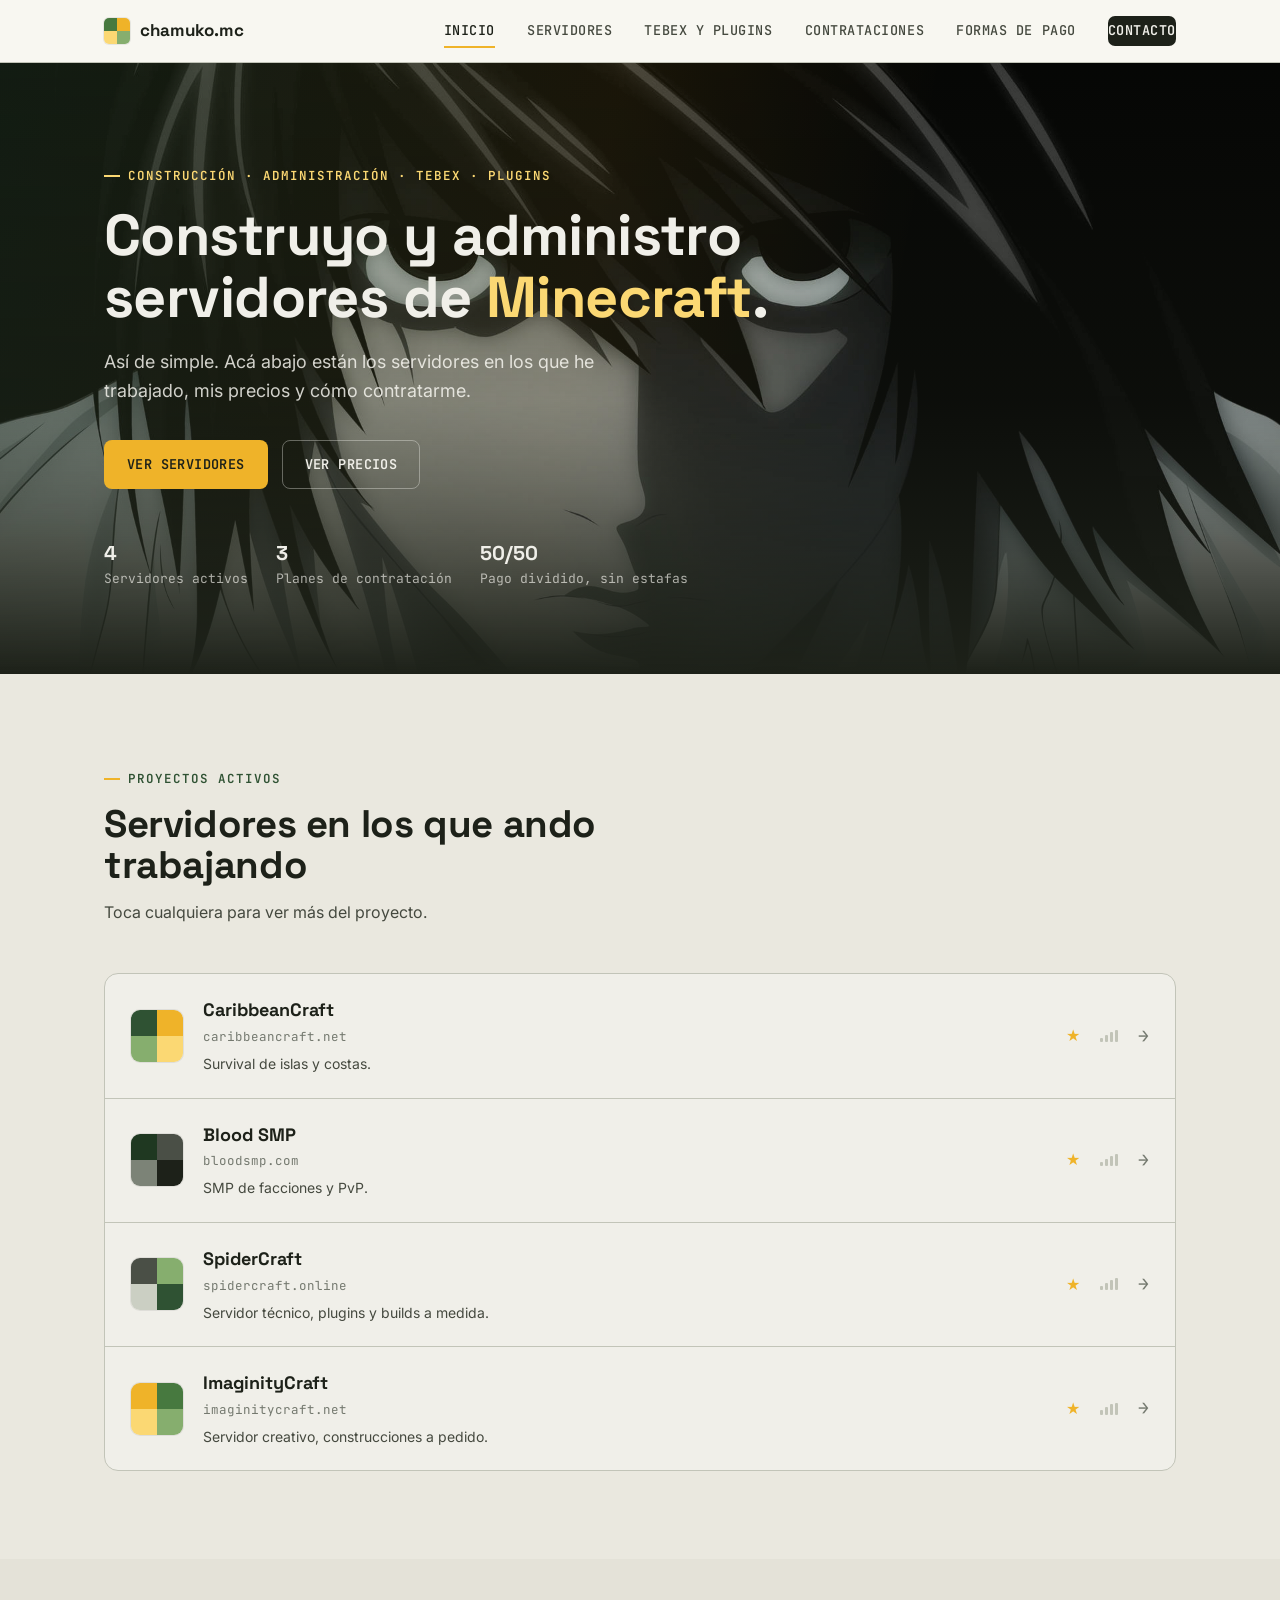
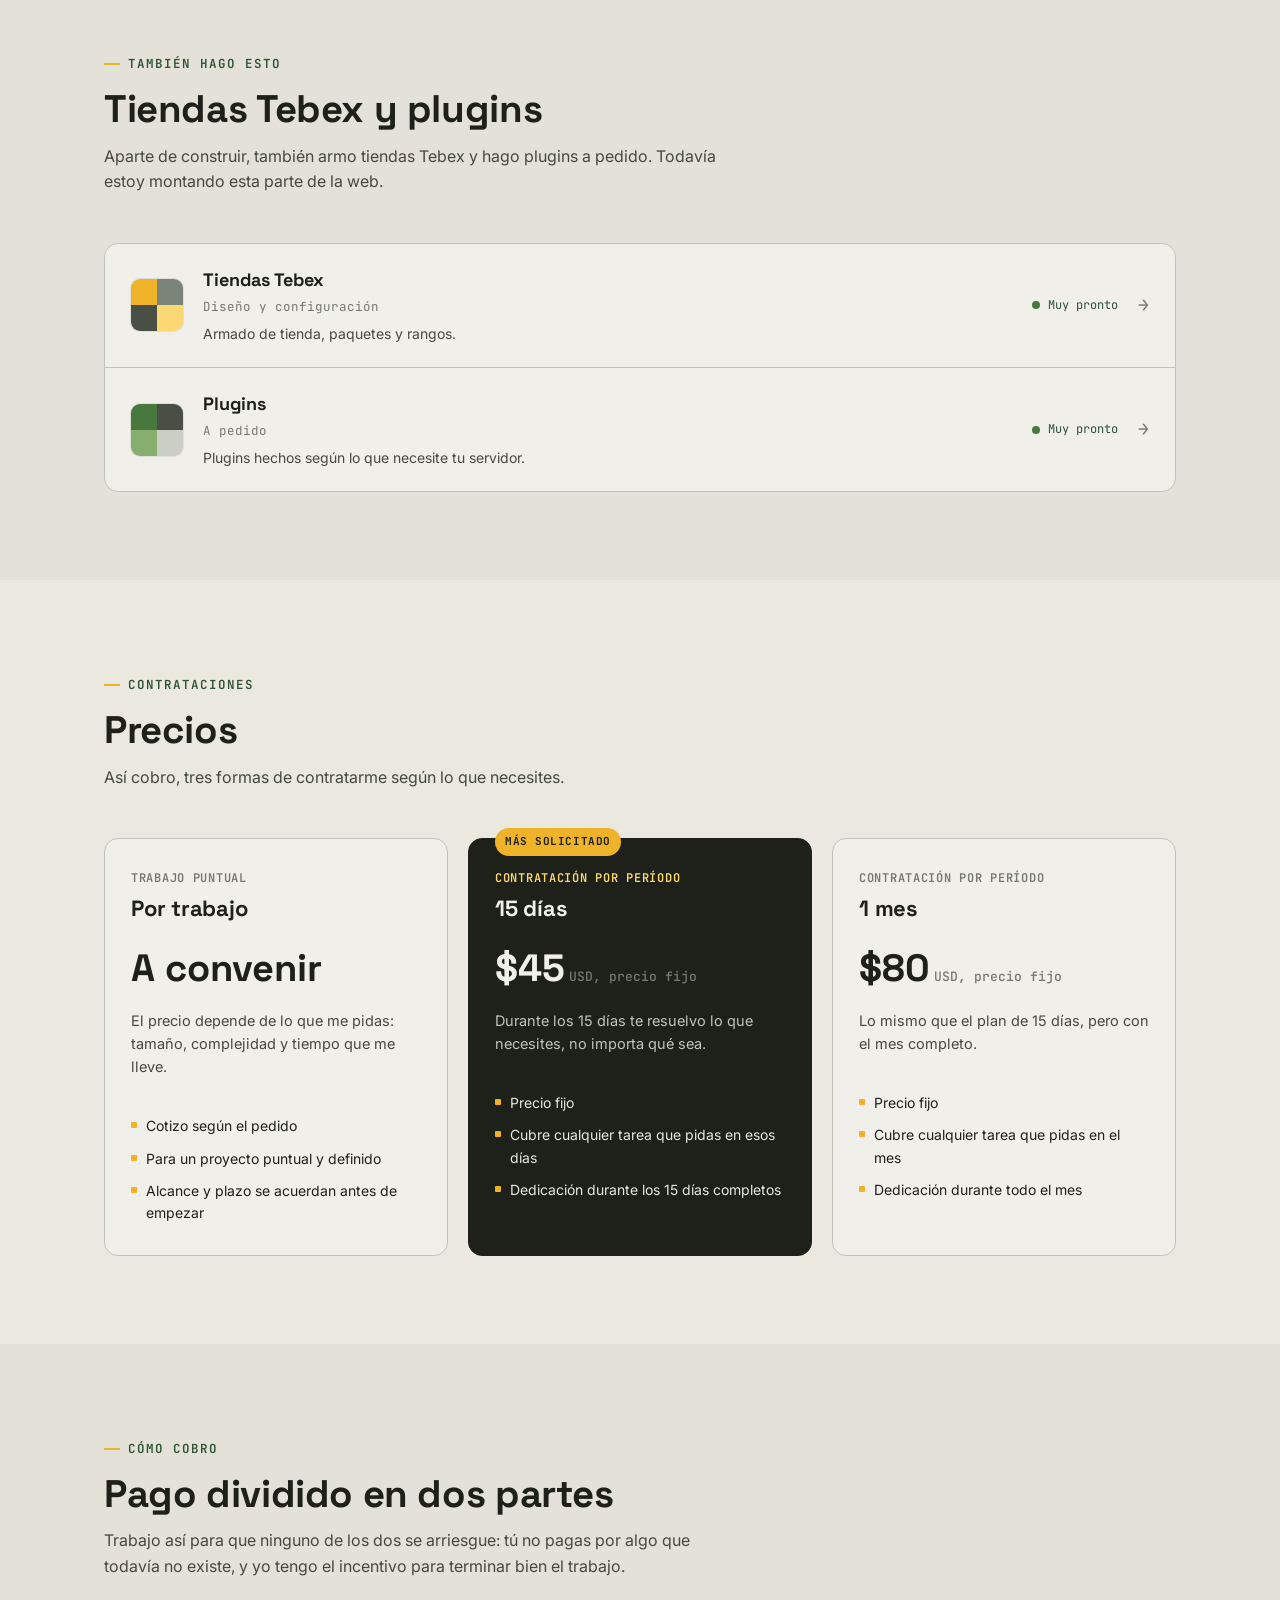
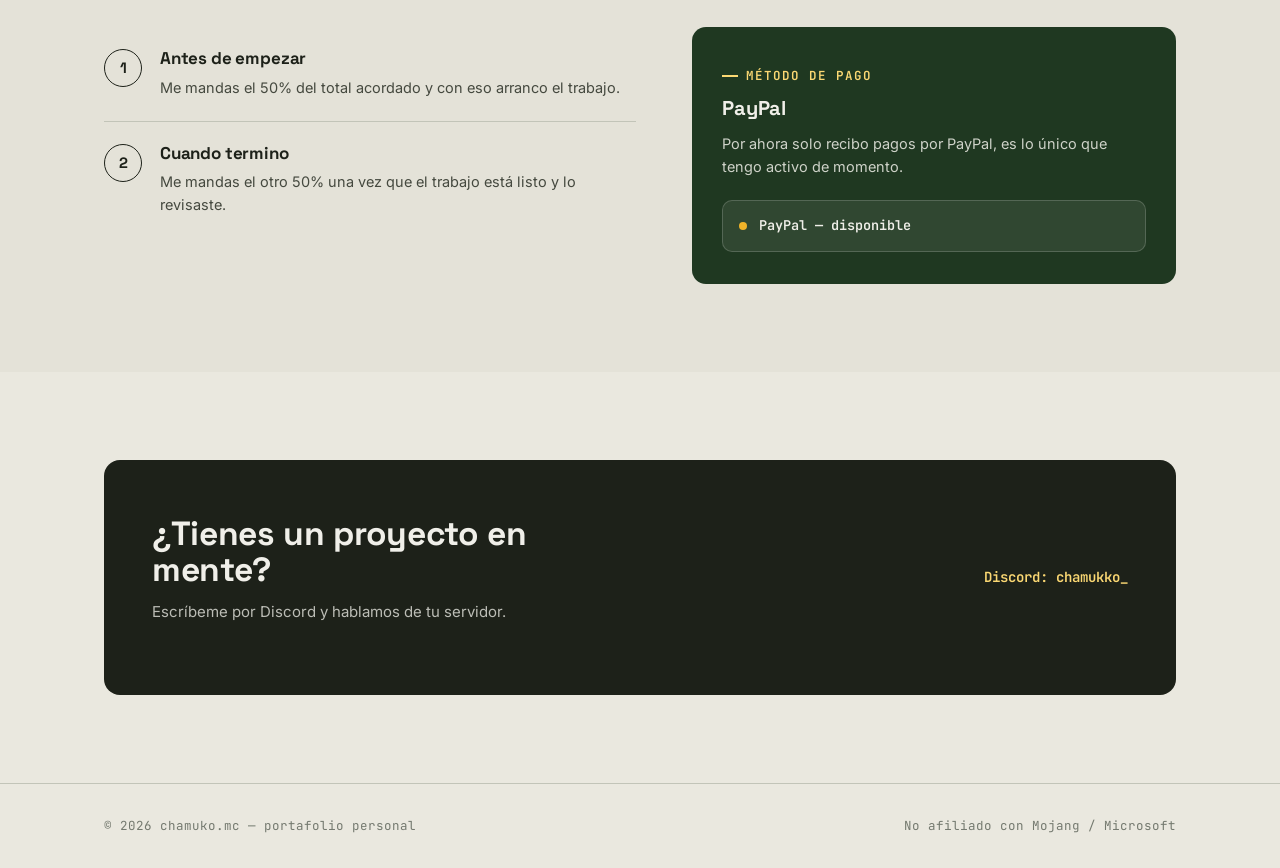
==== commit 664346b2: "Add files via upload" ====
--- a/index.html
+++ b/index.html
@@ -31,6 +31,8 @@
 </header>
 
 <section class="hero hero-cover" id="inicio">
+  <div class="hero-media"><img src="portada.png" alt=""></div>
+  <div class="hero-scrim"></div>
   <div class="hero-inner">
     <span class="eyebrow">Construcción · Administración · Tebex · Plugins</span>
     <h1>Construyo y administro servidores de <em>Minecraft</em>.</h1>
--- a/styles.css
+++ b/styles.css
@@ -579,15 +579,27 @@
 /* ---------------------------------------------------------
    PORTADA (imagen de fondo del hero principal)
 --------------------------------------------------------- */
-.hero.hero-cover{
-  background-image:
-    linear-gradient(180deg, rgba(29,33,25,0.55) 0%, rgba(29,33,25,0.88) 78%, var(--ink) 100%),
-    linear-gradient(100deg, rgba(47,82,51,0.55), rgba(239,179,41,0.22) 55%, transparent 78%),
-    url('portada.png');
-  background-size:cover;
-  background-position:center 22%;
-}
+.hero.hero-cover{ background:var(--ink); }
 .hero.hero-cover::before{ display:none; }
+.hero-media{
+  position:absolute; inset:0;
+  z-index:0;
+  overflow:hidden;
+}
+.hero-media img{
+  width:100%; height:100%;
+  object-fit:cover;
+  object-position:center 42%;
+  filter:brightness(1.32) contrast(1.02);
+}
+.hero-scrim{
+  position:absolute; inset:0;
+  z-index:1;
+  background:
+    linear-gradient(180deg, rgba(29,33,25,0.2) 0%, rgba(29,33,25,0.42) 55%, var(--ink) 100%),
+    linear-gradient(100deg, rgba(47,82,51,0.32), rgba(239,179,41,0.1) 45%, transparent 68%);
+}
+.hero.hero-cover .hero-inner{ position:relative; z-index:2; }
 
 /* ---------------------------------------------------------
    BADGE "MÁS SOLICITADO"
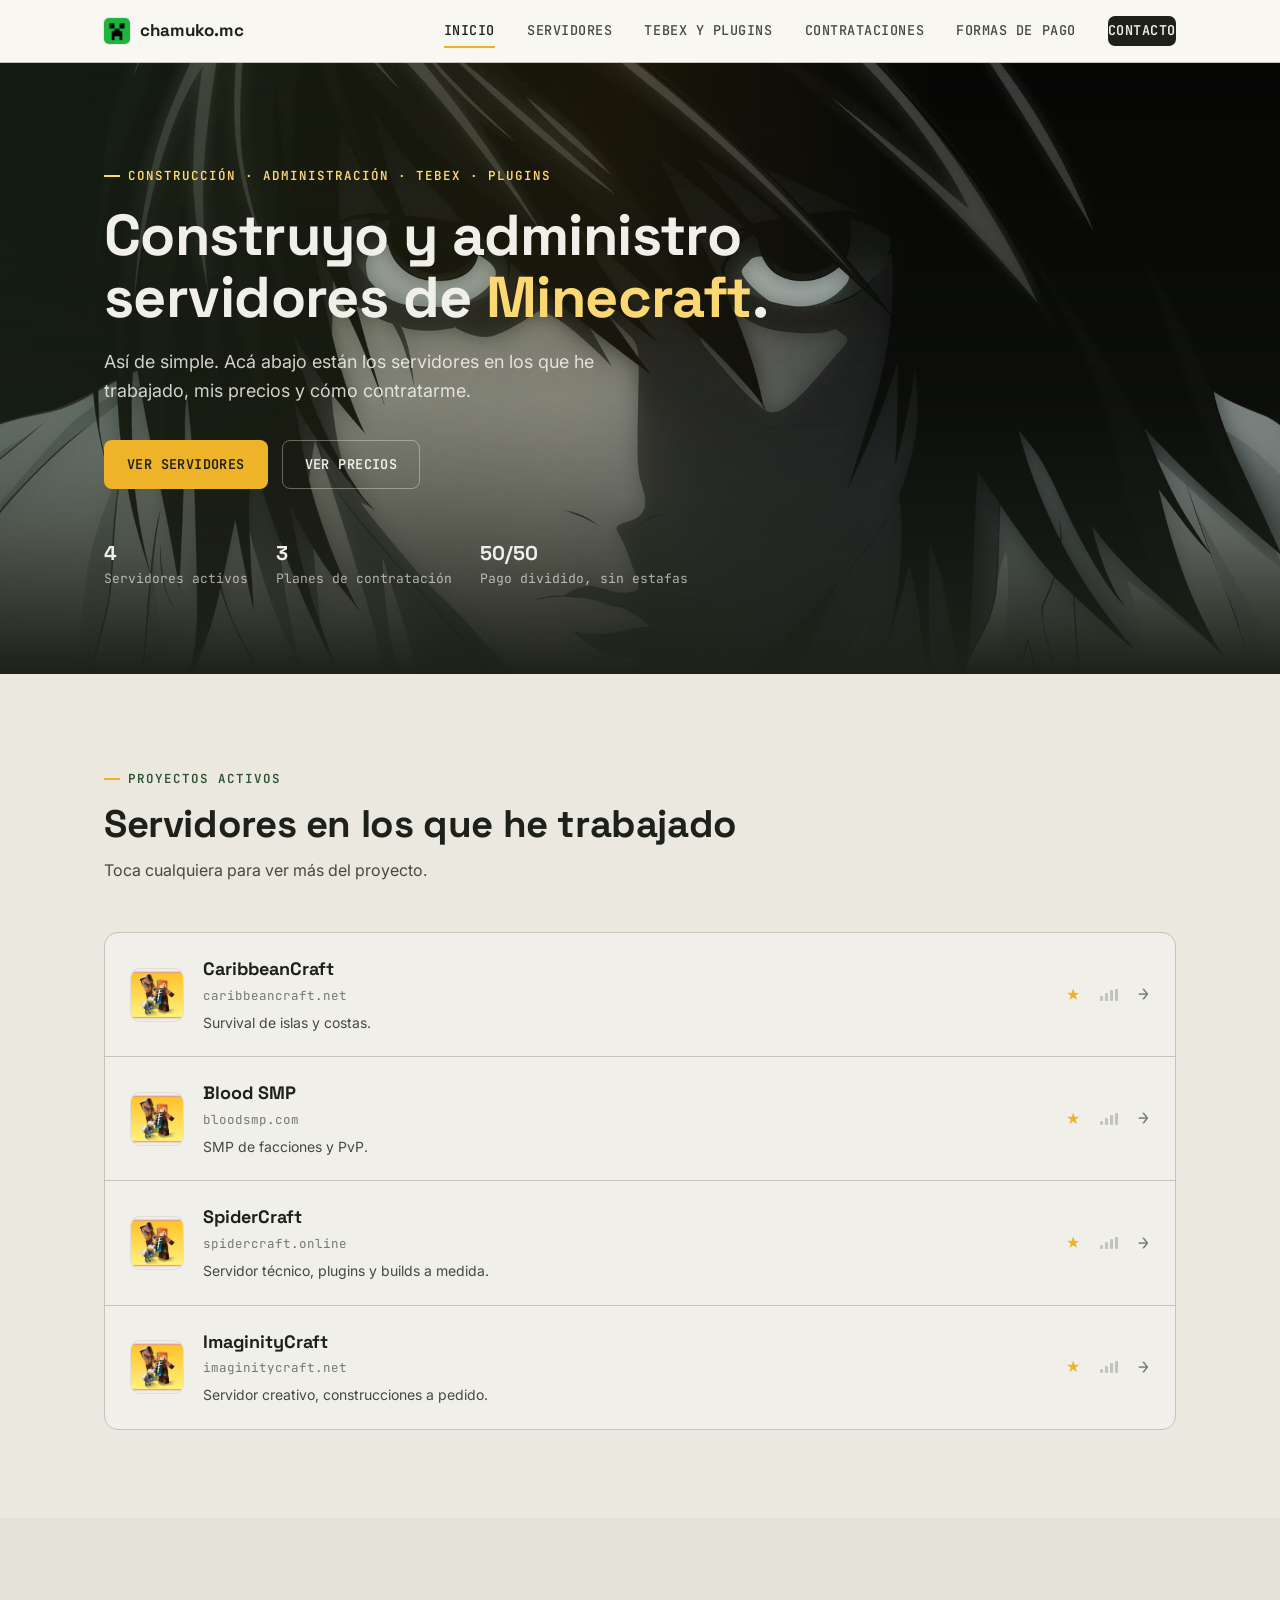
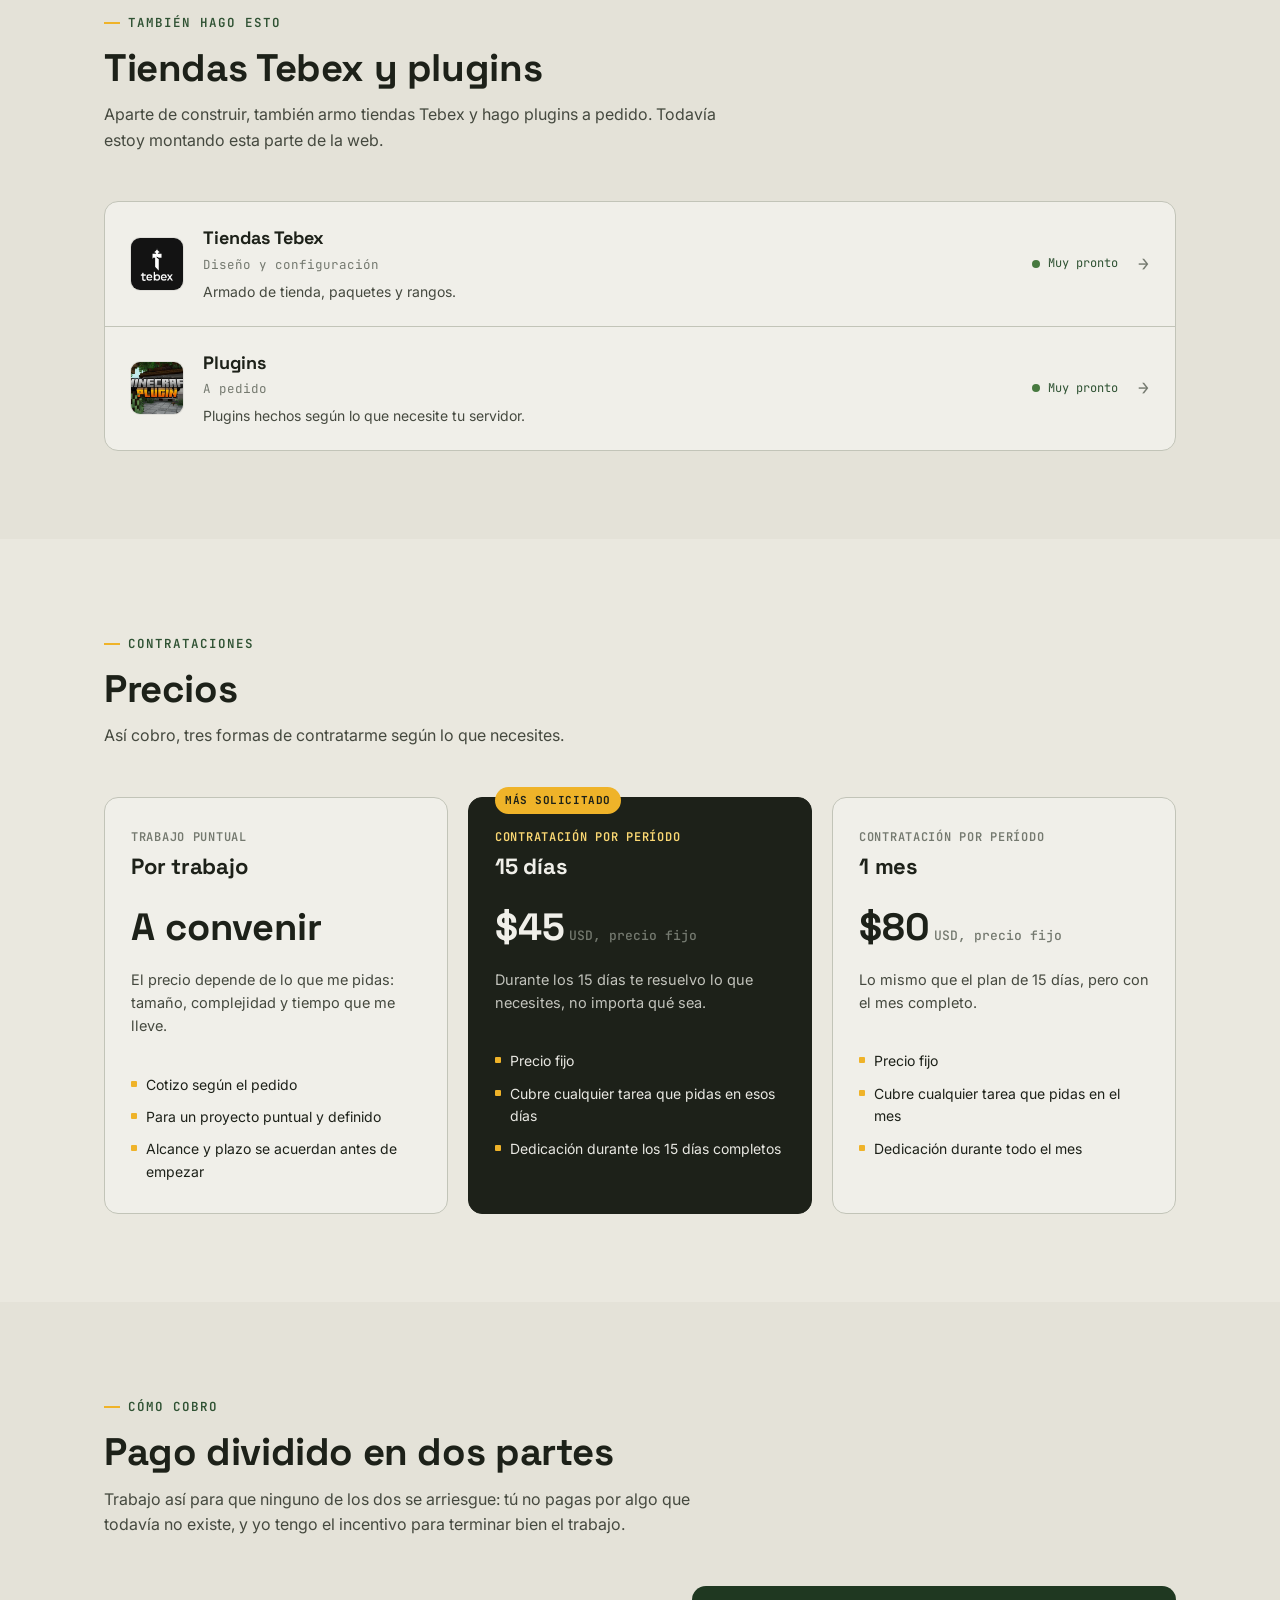
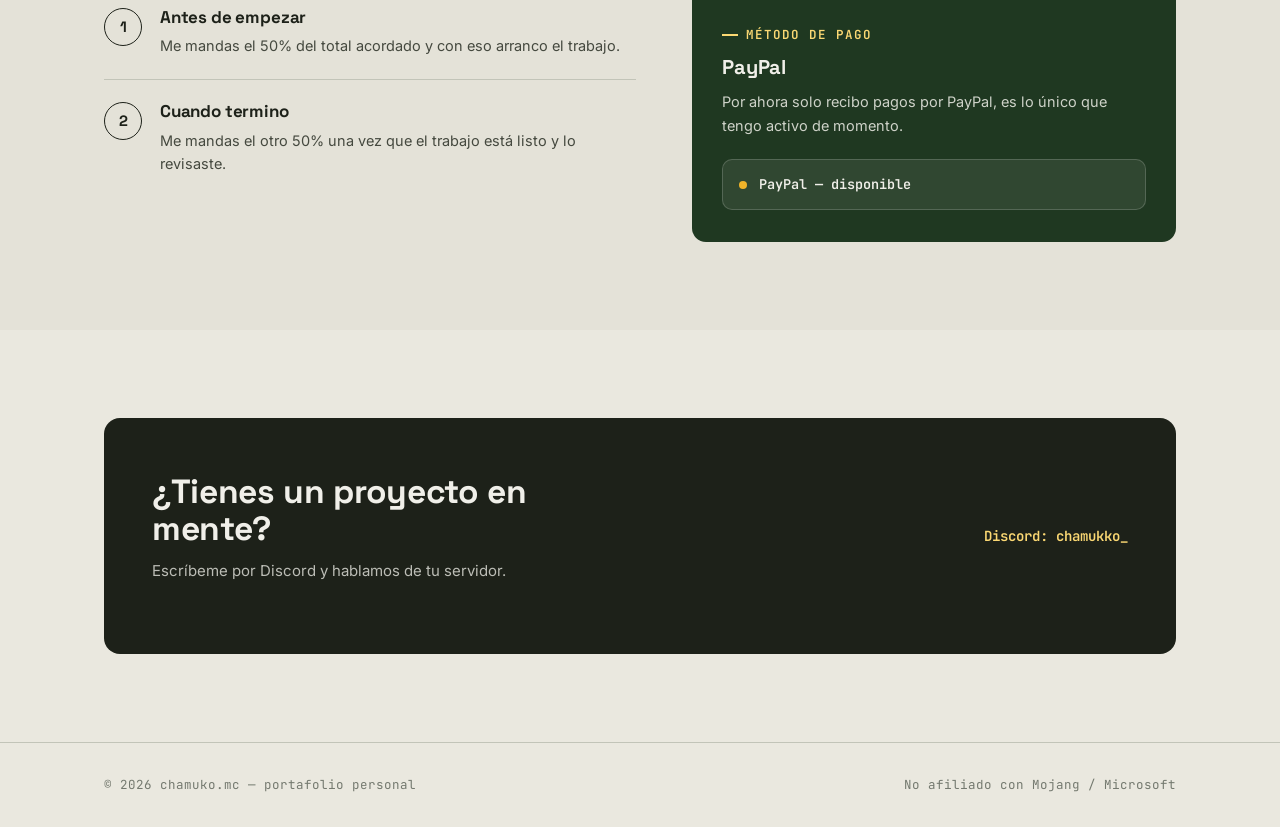
==== commit cab7e9bb: "Add files via upload" ====
--- a/index.html
+++ b/index.html
@@ -13,7 +13,7 @@
 <header class="site-header">
   <nav class="nav">
     <a href="index.html" class="brand">
-      <span class="brand-mark"><span></span><span></span><span></span><span></span></span>
+      <span class="brand-mark"><img src="icon-creeper.png" alt="chamuko.mc"></span>
       chamuko.mc
     </a>
     <button class="nav-toggle" aria-label="Abrir menú" aria-expanded="false">
@@ -53,14 +53,14 @@
   <div class="wrap">
     <div class="section-head reveal">
       <span class="eyebrow">Proyectos activos</span>
-      <h2>Servidores en los que ando trabajando</h2>
+      <h2>Servidores en los que he trabajado</h2>
       <p>Toca cualquiera para ver más del proyecto.</p>
     </div>
 
     <div class="server-list reveal">
 
       <a class="server-row" href="caribbeancraft.html">
-        <div class="server-icon icon-caribbean"><span></span><span></span><span></span><span></span></div>
+        <div class="server-icon"><img src="icon-servers.png" alt="CaribbeanCraft"></div>
         <div class="server-meta">
           <div class="server-name">CaribbeanCraft</div>
           <div class="server-domain">caribbeancraft.net</div>
@@ -72,7 +72,7 @@
       </a>
 
       <a class="server-row" href="bloodsmp.html">
-        <div class="server-icon icon-blood"><span></span><span></span><span></span><span></span></div>
+        <div class="server-icon"><img src="icon-servers.png" alt="Blood SMP"></div>
         <div class="server-meta">
           <div class="server-name">Blood SMP</div>
           <div class="server-domain">bloodsmp.com</div>
@@ -84,7 +84,7 @@
       </a>
 
       <a class="server-row" href="spidercraft.html">
-        <div class="server-icon icon-spider"><span></span><span></span><span></span><span></span></div>
+        <div class="server-icon"><img src="icon-servers.png" alt="SpiderCraft"></div>
         <div class="server-meta">
           <div class="server-name">SpiderCraft</div>
           <div class="server-domain">spidercraft.online</div>
@@ -96,7 +96,7 @@
       </a>
 
       <a class="server-row" href="imaginitycraft.html">
-        <div class="server-icon icon-imaginity"><span></span><span></span><span></span><span></span></div>
+        <div class="server-icon"><img src="icon-servers.png" alt="ImaginityCraft"></div>
         <div class="server-meta">
           <div class="server-name">ImaginityCraft</div>
           <div class="server-domain">imaginitycraft.net</div>
@@ -122,7 +122,7 @@
     <div class="server-list reveal">
 
       <a class="server-row" href="tebex.html">
-        <div class="server-icon icon-tebex"><span></span><span></span><span></span><span></span></div>
+        <div class="server-icon"><img src="icon-tebex.png" alt="Tiendas Tebex"></div>
         <div class="server-meta">
           <div class="server-name">Tiendas Tebex</div>
           <div class="server-domain">Diseño y configuración</div>
@@ -133,7 +133,7 @@
       </a>
 
       <a class="server-row" href="plugins.html">
-        <div class="server-icon icon-plugins"><span></span><span></span><span></span><span></span></div>
+        <div class="server-icon"><img src="icon-plugins.png" alt="Plugins"></div>
         <div class="server-meta">
           <div class="server-name">Plugins</div>
           <div class="server-domain">A pedido</div>
--- a/styles.css
+++ b/styles.css
@@ -119,9 +119,13 @@
 }
 .brand .brand-mark{
   width:26px; height:26px;
-  display:grid; grid-template-columns:1fr 1fr; grid-template-rows:1fr 1fr;
   border-radius:5px; overflow:hidden;
   box-shadow:0 0 0 1px rgba(29,33,25,0.08);
+  flex:none;
+}
+.brand-mark img{
+  width:100%; height:100%;
+  object-fit:cover; display:block;
 }
 .brand-mark span:nth-child(1){ background:var(--green-600); }
 .brand-mark span:nth-child(2){ background:var(--yellow-500); }
@@ -267,11 +271,13 @@
   flex:none;
   width:52px; height:52px;
   border-radius:9px;
-  display:grid; grid-template-columns:1fr 1fr; grid-template-rows:1fr 1fr;
   overflow:hidden;
   box-shadow:0 0 0 1px rgba(29,33,25,0.08);
 }
-.server-icon span{ display:block; }
+.server-icon img{
+  width:100%; height:100%;
+  object-fit:cover; display:block;
+}
 
 .icon-caribbean span:nth-child(1){ background:#2F5233; }
 .icon-caribbean span:nth-child(2){ background:#EFB329; }
